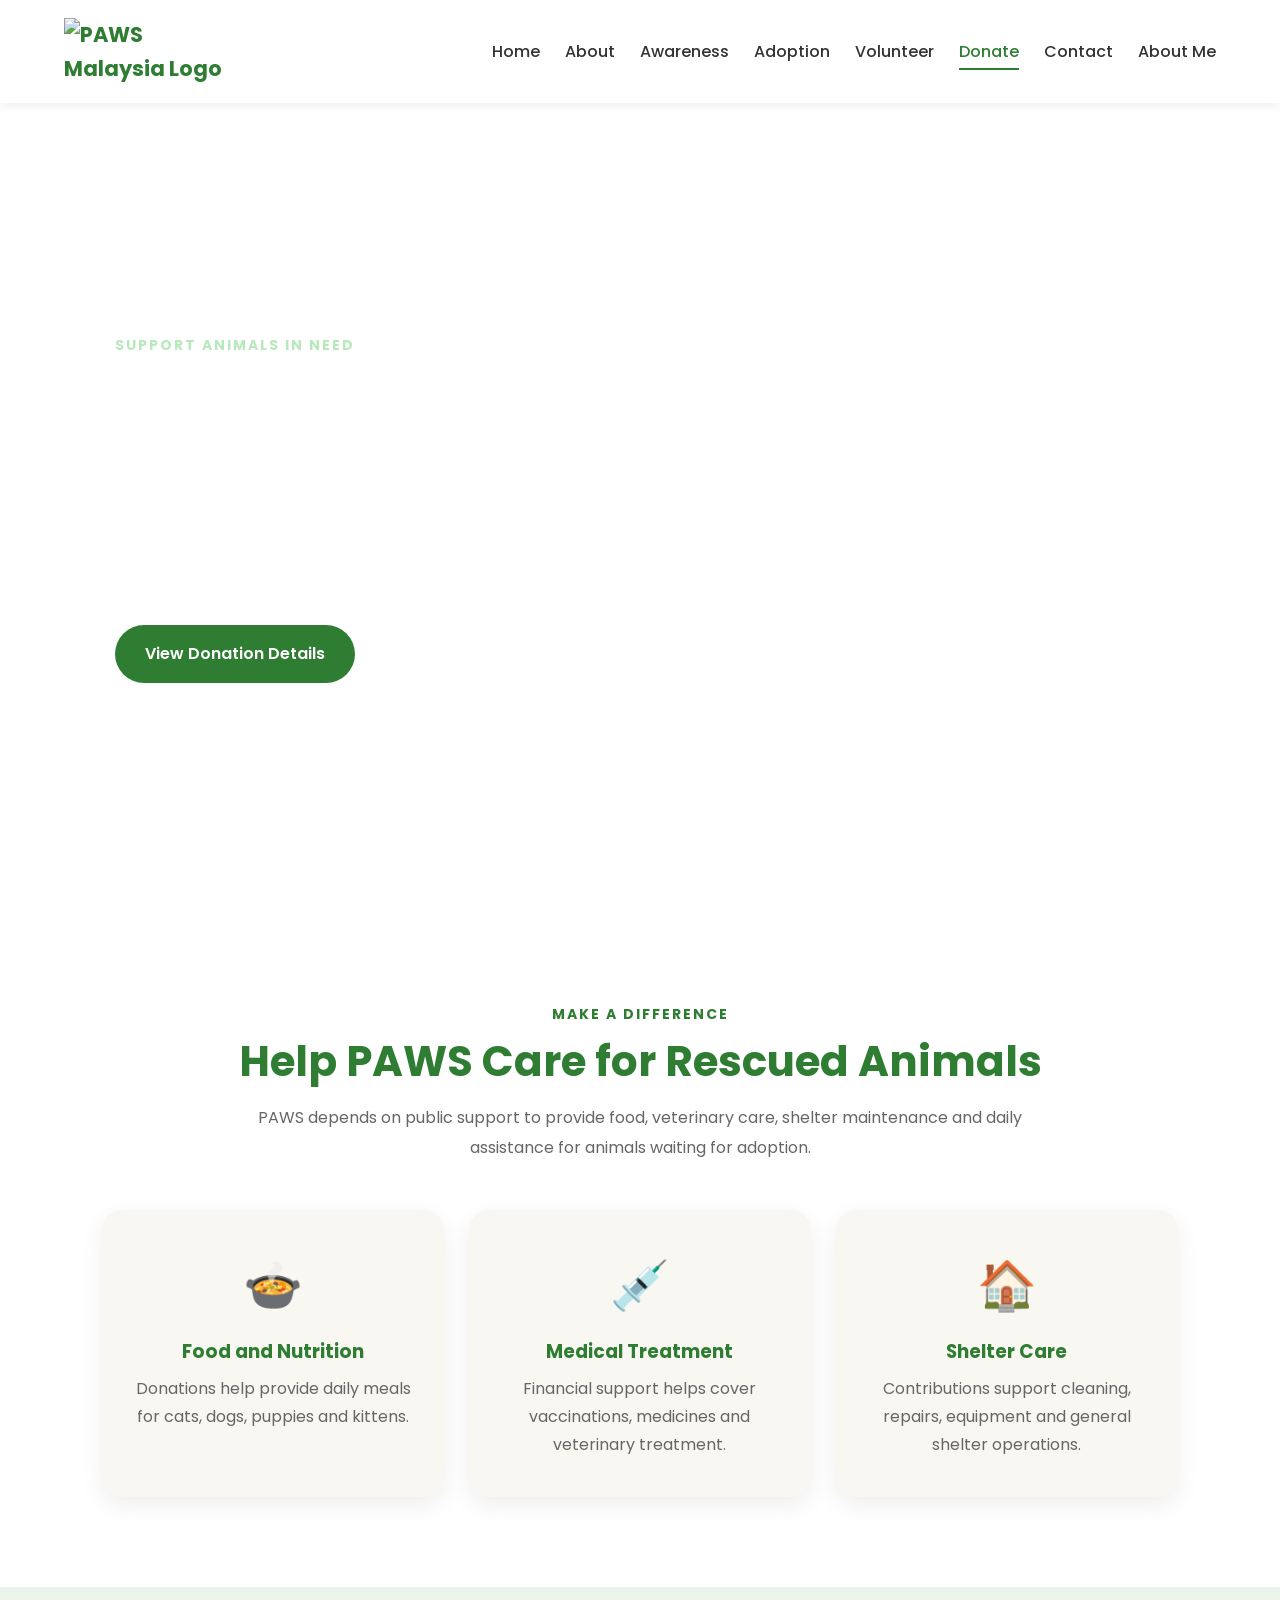
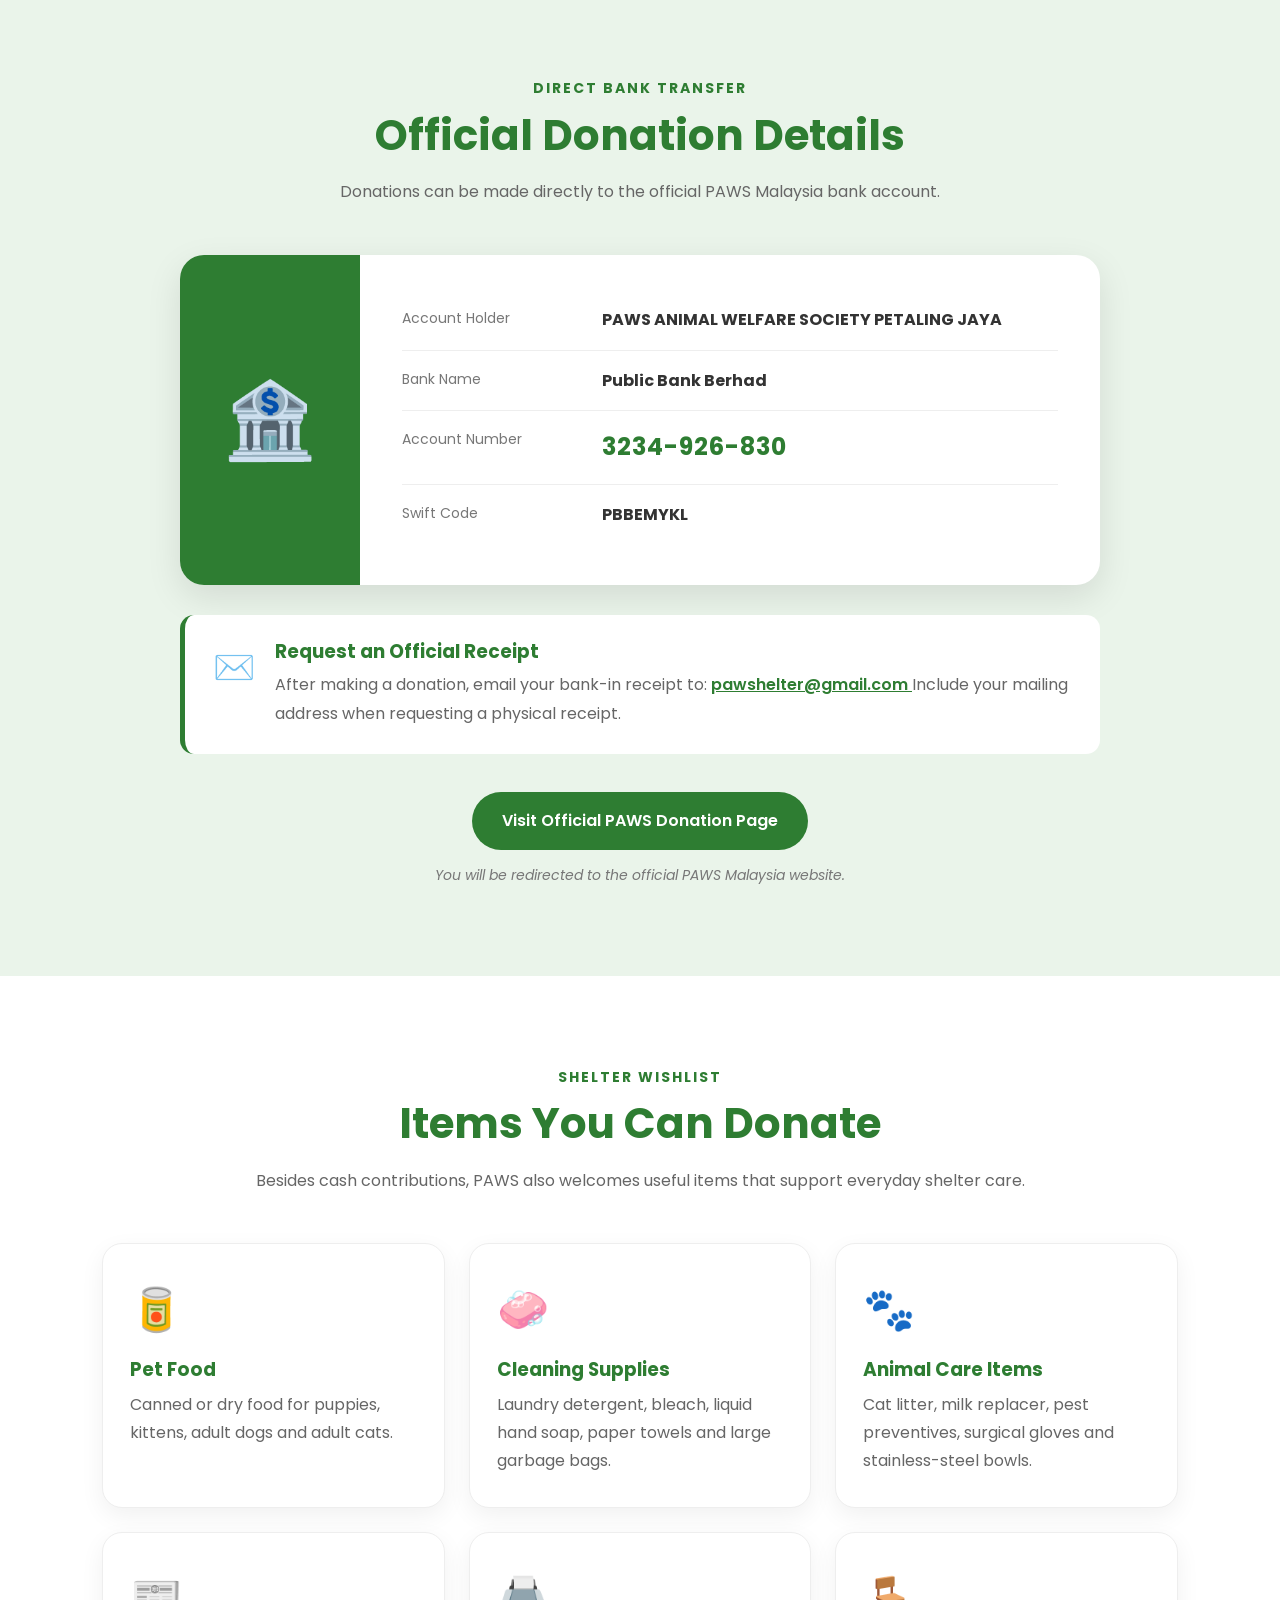
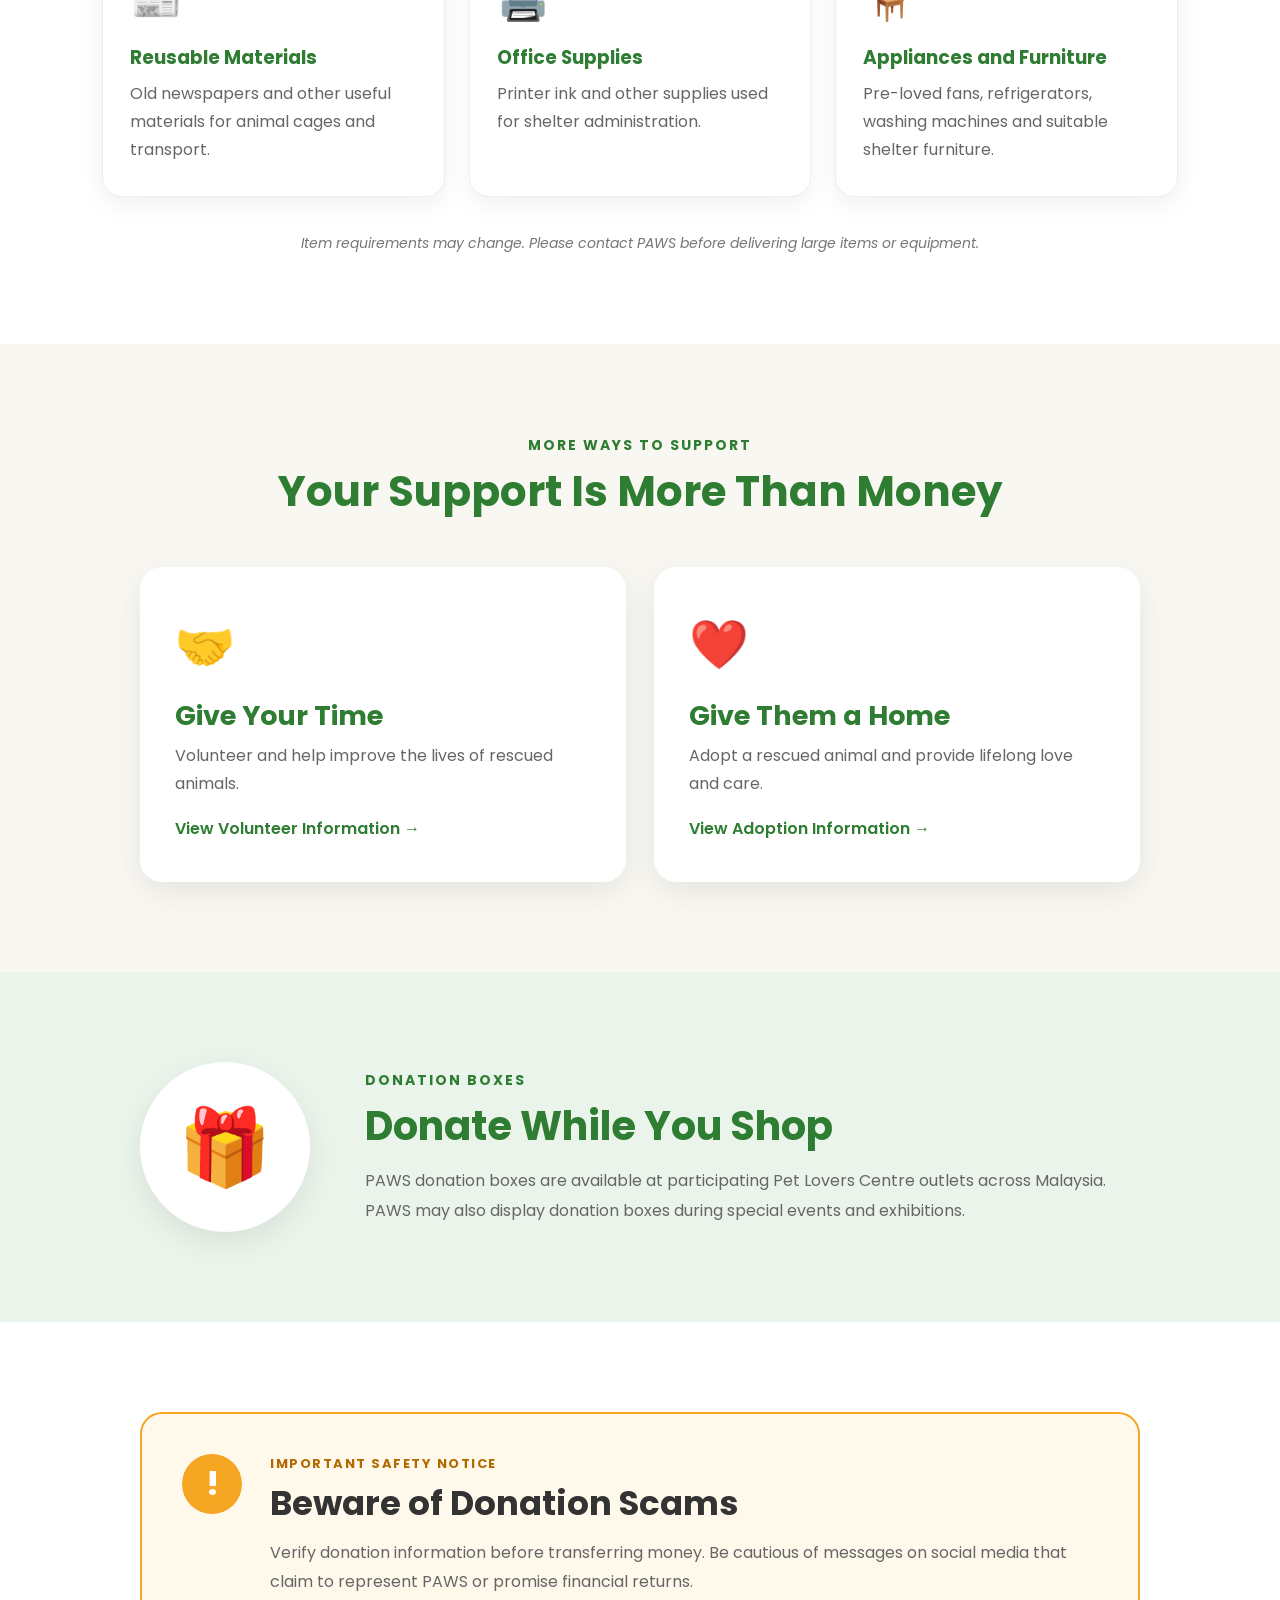
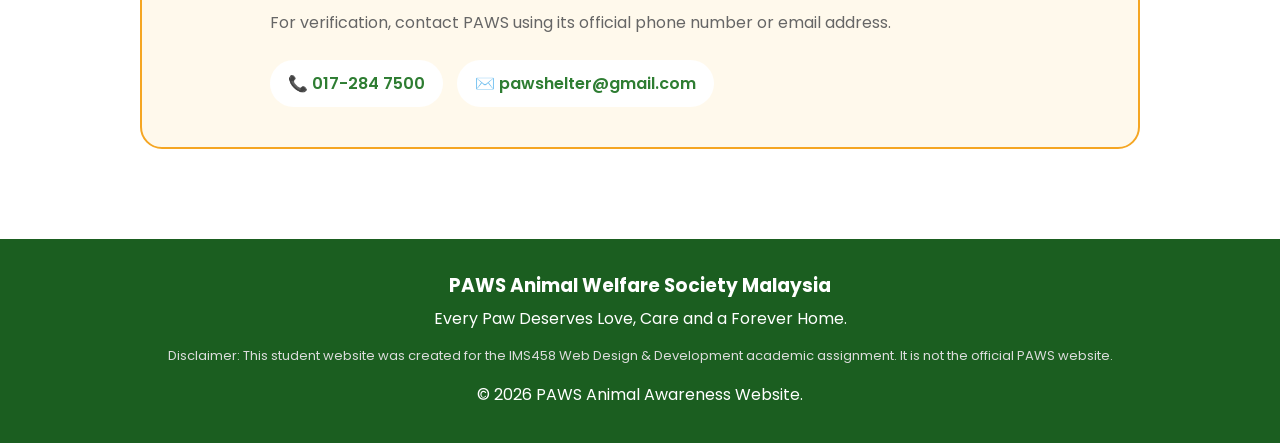
==== donate.html @ 945b0e14 "Add files via upload" ====
<!DOCTYPE html>
<html lang="en">

<head>
    <meta charset="UTF-8">

    <meta name="viewport"
          content="width=device-width, initial-scale=1.0">

    <title>Donate | PAWS Malaysia</title>

    <link rel="stylesheet"
          href="style.css">

    <link href="https://fonts.googleapis.com/css2?family=Poppins:wght@300;400;500;600;700;800&display=swap"
          rel="stylesheet">
</head>

<body>

    <!-- NAVIGATION -->

    <header>

        <nav class="navbar">

            <a href="index.html"
               class="logo">

                <img src="images/paws-logo.png"
                     alt="PAWS Malaysia Logo">

            </a>

            <ul class="nav-links">

                <li>
                    <a href="index.html">Home</a>
                </li>

                <li>
                    <a href="about.html">About</a>
                </li>

                <li>
                    <a href="awareness.html">Awareness</a>
                </li>

                <li>
                    <a href="adoption.html">Adoption</a>
                </li>

                <li>
                    <a href="volunteer.html">Volunteer</a>
                </li>

                <li>
                    <a href="donate.html"
                       class="active">
                        Donate
                    </a>
                </li>

                <li>
                    <a href="contact.html">Contact</a>
                </li>

                <li>
                    <a href="aboutme.html">About Me</a>
                </li>

            </ul>

        </nav>

    </header>


    <main class="dp-page">

        <!-- HERO -->

        <section class="dp-hero">

            <div class="dp-hero-content">

                <p class="dp-small-title">
                    Support Animals in Need
                </p>

                <h1>
                    Your Donation Can Save Lives
                </h1>

                <p>
                    Every contribution helps PAWS provide food,
                    medical treatment, shelter and daily care for
                    rescued cats and dogs.
                </p>

                <div class="dp-hero-buttons">

                    <a href="#bank-details"
                       class="dp-btn dp-btn-primary">
                        View Donation Details
                    </a>

                    <a href="#wishlist"
                       class="dp-btn dp-btn-outline">
                        View Shelter Wishlist
                    </a>

                </div>

            </div>

        </section>


        <!-- INTRODUCTION -->

        <section class="dp-intro">

            <div class="dp-heading">

                <p class="dp-small-title">
                    Make a Difference
                </p>

                <h2>
                    Help PAWS Care for Rescued Animals
                </h2>

                <p>
                    PAWS depends on public support to provide food,
                    veterinary care, shelter maintenance and daily
                    assistance for animals waiting for adoption.
                </p>

            </div>


            <div class="dp-impact-grid">

                <article class="dp-impact-card">

                    <div class="dp-impact-icon">
                        🍲
                    </div>

                    <h3>Food and Nutrition</h3>

                    <p>
                        Donations help provide daily meals for cats,
                        dogs, puppies and kittens.
                    </p>

                </article>


                <article class="dp-impact-card">

                    <div class="dp-impact-icon">
                        💉
                    </div>

                    <h3>Medical Treatment</h3>

                    <p>
                        Financial support helps cover vaccinations,
                        medicines and veterinary treatment.
                    </p>

                </article>


                <article class="dp-impact-card">

                    <div class="dp-impact-icon">
                        🏠
                    </div>

                    <h3>Shelter Care</h3>

                    <p>
                        Contributions support cleaning, repairs,
                        equipment and general shelter operations.
                    </p>

                </article>

            </div>

        </section>


        <!-- BANK DETAILS -->

        <section class="dp-bank"
                 id="bank-details">

            <div class="dp-heading">

                <p class="dp-small-title">
                    Direct Bank Transfer
                </p>

                <h2>Official Donation Details</h2>

                <p>
                    Donations can be made directly to the official
                    PAWS Malaysia bank account.
                </p>

            </div>


            <div class="dp-bank-card">

                <div class="dp-bank-icon">
                    🏦
                </div>

                <div class="dp-bank-information">

                    <div class="dp-bank-row">

                        <span>Account Holder</span>

                        <strong>
                            PAWS ANIMAL WELFARE SOCIETY PETALING JAYA
                        </strong>

                    </div>


                    <div class="dp-bank-row">

                        <span>Bank Name</span>

                        <strong>
                            Public Bank Berhad
                        </strong>

                    </div>


                    <div class="dp-bank-row">

                        <span>Account Number</span>

                        <strong class="dp-account-number">
                            3234-926-830
                        </strong>

                    </div>


                    <div class="dp-bank-row">

                        <span>Swift Code</span>

                        <strong>
                            PBBEMYKL
                        </strong>

                    </div>

                </div>

            </div>


            <div class="dp-receipt-note">

                <div class="dp-note-icon">
                    ✉️
                </div>

                <div>

                    <h3>Request an Official Receipt</h3>

                    <p>
                        After making a donation, email your bank-in
                        receipt to:

                        <a href="mailto:pawshelter@gmail.com">
                            pawshelter@gmail.com
                        </a>

                        Include your mailing address when requesting
                        a physical receipt.
                    </p>

                </div>

            </div>


            <div class="dp-official-link">

                <a href="https://www.paws.org.my/donate/"
                   target="_blank"
                   rel="noopener noreferrer"
                   class="dp-btn dp-btn-primary">
                    Visit Official PAWS Donation Page
                </a>

                <p>
                    You will be redirected to the official PAWS
                    Malaysia website.
                </p>

            </div>

        </section>


        <!-- WISHLIST -->

        <section class="dp-wishlist"
                 id="wishlist">

            <div class="dp-heading">

                <p class="dp-small-title">
                    Shelter Wishlist
                </p>

                <h2>
                    Items You Can Donate
                </h2>

                <p>
                    Besides cash contributions, PAWS also welcomes
                    useful items that support everyday shelter care.
                </p>

            </div>


            <div class="dp-wishlist-grid">

                <article class="dp-wishlist-card">

                    <div class="dp-wishlist-icon">
                        🥫
                    </div>

                    <h3>Pet Food</h3>

                    <p>
                        Canned or dry food for puppies, kittens,
                        adult dogs and adult cats.
                    </p>

                </article>


                <article class="dp-wishlist-card">

                    <div class="dp-wishlist-icon">
                        🧼
                    </div>

                    <h3>Cleaning Supplies</h3>

                    <p>
                        Laundry detergent, bleach, liquid hand soap,
                        paper towels and large garbage bags.
                    </p>

                </article>


                <article class="dp-wishlist-card">

                    <div class="dp-wishlist-icon">
                        🐾
                    </div>

                    <h3>Animal Care Items</h3>

                    <p>
                        Cat litter, milk replacer, pest preventives,
                        surgical gloves and stainless-steel bowls.
                    </p>

                </article>


                <article class="dp-wishlist-card">

                    <div class="dp-wishlist-icon">
                        📰
                    </div>

                    <h3>Reusable Materials</h3>

                    <p>
                        Old newspapers and other useful materials
                        for animal cages and transport.
                    </p>

                </article>


                <article class="dp-wishlist-card">

                    <div class="dp-wishlist-icon">
                        🖨️
                    </div>

                    <h3>Office Supplies</h3>

                    <p>
                        Printer ink and other supplies used for
                        shelter administration.
                    </p>

                </article>


                <article class="dp-wishlist-card">

                    <div class="dp-wishlist-icon">
                        🪑
                    </div>

                    <h3>Appliances and Furniture</h3>

                    <p>
                        Pre-loved fans, refrigerators, washing
                        machines and suitable shelter furniture.
                    </p>

                </article>

            </div>


            <p class="dp-wishlist-note">
                Item requirements may change. Please contact PAWS
                before delivering large items or equipment.
            </p>

        </section>


        <!-- OTHER WAYS TO HELP -->

        <section class="dp-other-help">

            <div class="dp-heading">

                <p class="dp-small-title">
                    More Ways to Support
                </p>

                <h2>
                    Your Support Is More Than Money
                </h2>

            </div>


            <div class="dp-help-layout">

                <a href="volunteer.html"
                   class="dp-help-box">

                    <div class="dp-help-icon">
                        🤝
                    </div>

                    <h3>Give Your Time</h3>

                    <p>
                        Volunteer and help improve the lives of
                        rescued animals.
                    </p>

                    <span>View Volunteer Information →</span>

                </a>


                <a href="adoption.html"
                   class="dp-help-box">

                    <div class="dp-help-icon">
                        ❤️
                    </div>

                    <h3>Give Them a Home</h3>

                    <p>
                        Adopt a rescued animal and provide lifelong
                        love and care.
                    </p>

                    <span>View Adoption Information →</span>

                </a>

            </div>

        </section>


        <!-- DONATION BOXES -->

        <section class="dp-boxes">

            <div class="dp-boxes-content">

                <div class="dp-boxes-icon">
                    🎁
                </div>

                <div>

                    <p class="dp-small-title">
                        Donation Boxes
                    </p>

                    <h2>
                        Donate While You Shop
                    </h2>

                    <p>
                        PAWS donation boxes are available at
                        participating Pet Lovers Centre outlets
                        across Malaysia. PAWS may also display
                        donation boxes during special events and
                        exhibitions.
                    </p>

                </div>

            </div>

        </section>


        <!-- SCAM ALERT -->

        <section class="dp-scam">

            <div class="dp-scam-card">

                <div class="dp-scam-symbol">
                    !
                </div>

                <div class="dp-scam-content">

                    <p class="dp-scam-label">
                        Important Safety Notice
                    </p>

                    <h2>Beware of Donation Scams</h2>

                    <p>
                        Verify donation information before transferring
                        money. Be cautious of messages on social media
                        that claim to represent PAWS or promise financial
                        returns.
                    </p>

                    <p>
                        For verification, contact PAWS using its official
                        phone number or email address.
                    </p>

                    <div class="dp-contact-links">

                        <a href="tel:0172847500">
                            📞 017-284 7500
                        </a>

                        <a href="mailto:pawshelter@gmail.com">
                            ✉️ pawshelter@gmail.com
                        </a>

                    </div>

                </div>

            </div>

        </section>

    </main>


    <!-- FOOTER -->

    <footer>

        <h3>
            PAWS Animal Welfare Society Malaysia
        </h3>

        <p>
            Every Paw Deserves Love, Care and a Forever Home.
        </p>

        <p class="disclaimer">
            Disclaimer: This student website was created for the
            IMS458 Web Design & Development academic assignment.
            It is not the official PAWS website.
        </p>

        <p>
            &copy; 2026 PAWS Animal Awareness Website.
        </p>

    </footer>


    <script src="images/js/script.js"></script>

</body>

</html>
---- style.css ----
*{
    margin:0;
    padding:0;
    box-sizing:border-box;
}

body{
    font-family:'Poppins', sans-serif;
    background:#F8F7F2;
    color:#333;
    line-height:1.6;
}

/* NAVIGATION */
header{
    background:#ffffff;
    position:sticky;
    top:0;
    z-index:1000;
    box-shadow:0 2px 10px rgba(0,0,0,0.08);
}

.navbar{
    width:90%;
    margin:auto;
    display:flex;
    justify-content:space-between;
    align-items:center;
    padding:18px 0;
}

.logo{
    font-size:24px;
    font-weight:700;
    color:#2E7D32;
}

.nav-links{
    list-style:none;
    display:flex;
    gap:25px;
}

.nav-links a{
    text-decoration:none;
    color:#333;
    font-weight:500;
    transition:0.3s;
}
.nav-links a:hover,
.nav-links a.active{
    color:#2E7D32;
}

/* HERO */
.hero{
    min-height:90vh;
    background:
        linear-gradient(rgba(0,0,0,0.55), rgba(0,0,0,0.55)),
        url("images/cat-hero.jpg");
    background-size:cover;
    background-position:center;
    display:flex;
    align-items:center;
    padding:0 8%;
}

.hero-content{
    max-width:700px;
    color:white;
}

.tagline{
    color:#A5D6A7;
    font-weight:600;
    margin-bottom:10px;
    letter-spacing:1px;
}

.hero h1{
    font-size:58px;
    line-height:1.1;
    margin-bottom:20px;
}

.hero p{
    font-size:18px;
    margin-bottom:30px;
}

.hero-buttons{
    display:flex;
    gap:15px;
}

.btn{
    display:inline-block;
    padding:13px 26px;
    border-radius:30px;
    text-decoration:none;
    font-weight:600;
    transition:0.3s;
}

.primary-btn{
    background:#2E7D32;
    color:white;
}

.primary-btn:hover{
    background:#1B5E20;
    transform:translateY(-3px);
}

.secondary-btn{
    border:2px solid white;
    color:white;
}

.secondary-btn:hover{
    background:white;
    color:#2E7D32;
}

/* INTRO */
.intro{
    padding:80px 10%;
    background:white;
}

.intro-text{
    max-width:900px;
    margin:auto;
    text-align:center;
}

.intro h2,
.impact h2,
.help h2,
.campaign h2{
    font-size:36px;
    color:#2E7D32;
    margin-bottom:15px;
}

.intro p{
    font-size:17px;
}

/* IMPACT */
.impact{
    padding:80px 10%;
    text-align:center;
    background:#F8F7F2;
}

.section-desc{
    margin-bottom:40px;
    color:#666;
}

.impact-container{
    display:flex;
    justify-content:center;
    gap:30px;
    flex-wrap:wrap;
}

.impact-box{
    background:white;
    padding:35px;
    width:280px;
    border-radius:18px;
    box-shadow:0 8px 25px rgba(0,0,0,0.08);
    transition:0.3s;
}

.impact-box:hover{
    transform:translateY(-8px);
}

.impact-box h3{
    font-size:38px;
    color:#2E7D32;
}

/* HELP */
.help{
    padding:80px 10%;
    text-align:center;
    background:white;
}

.help-container{
    display:flex;
    justify-content:center;
    gap:30px;
    flex-wrap:wrap;
}

.help-card{
    background:#F8F7F2;
    padding:35px;
    width:300px;
    border-radius:20px;
    transition:0.3s;
    border:1px solid #e2e2e2;
}

.help-card:hover{
    background:#2E7D32;
    color:white;
    transform:translateY(-8px);
}

.icon{
    font-size:45px;
    margin-bottom:15px;
}

.help-card h3{
    margin-bottom:10px;
}

/* CAMPAIGN */
.campaign{
    padding:90px 10%;
    background:
        linear-gradient(rgba(46,125,50,0.88), rgba(46,125,50,0.88)),
        url("images/cat-campaign.jpg");
    background-size:cover;
    background-position:center;
    color:white;
    text-align:center;
}

.campaign-content{
    max-width:850px;
    margin:auto;
}

.campaign h2{
    color:white;
}

.campaign p{
    margin-bottom:30px;
    font-size:17px;
}

/* FOOTER */
footer{
    background:#1B5E20;
    color:white;
    text-align:center;
    padding:35px 10%;
}

footer h3{
    margin-bottom:8px;
}

.disclaimer{
    font-size:13px;
    margin:15px 0;
    color:#dcdcdc;
}

/* MOBILE */
@media(max-width:768px){
    .navbar{
        flex-direction:column;
        gap:15px;
    }

    .nav-links{
        flex-wrap:wrap;
        justify-content:center;
        gap:15px;
    }

    .hero h1{
        font-size:38px;
    }

    .hero{
        padding:80px 6%;
    }

    .hero-buttons{
        flex-direction:column;
        width:fit-content;
    }
}
/* WHY SECTION */

.why{
    padding:90px 10%;
    text-align:center;
    background:white;
}

.why-container{
    display:flex;
    justify-content:center;
    flex-wrap:wrap;
    gap:30px;
    margin-top:45px;
}

.why-card{
    background:#F8F7F2;
    width:320px;
    padding:35px;
    border-radius:18px;
    box-shadow:0 10px 25px rgba(0,0,0,.08);
    transition:.3s;
}

.why-card:hover{
    transform:translateY(-8px);
}

.why-icon{
    font-size:50px;
    margin-bottom:20px;
}
/* RESCUED CATS */

.cats{
    padding:90px 10%;
    background:#F8F7F2;
    text-align:center;
}

.cat-container{
    display:flex;
    justify-content:center;
    gap:30px;
    flex-wrap:wrap;
    margin-top:40px;
}

.cat-card{
    width:340px;
    background:white;
    border-radius:20px;
    overflow:hidden;
    box-shadow:0 8px 25px rgba(0,0,0,.08);
    transition:.3s;
}

.cat-card:hover{
    transform:translateY(-8px);
}

.cat-card img{
    width:100%;
    height:240px;
    object-fit:cover;
}

.cat-info{
    padding:25px;
    text-align:left;
}

.cat-info h3{
    color:#2E7D32;
    margin-bottom:10px;
}
/* ========================================
   ABOUT PAGE
======================================== */

/* ABOUT PAGE BANNER */

.page-banner{
    min-height:55vh;
    background:
        linear-gradient(rgba(0,0,0,0.55), rgba(0,0,0,0.55)),
        url("images/about-banner.jpg");

    background-size:cover;
    background-position:center;
    display:flex;
    justify-content:center;
    align-items:center;
    text-align:center;
    padding:60px 10%;
}

.page-banner-content{
    max-width:850px;
    color:white;
}

.page-banner-content h1{
    font-size:52px;
    margin-bottom:15px;
}

.page-banner-content p{
    font-size:18px;
    line-height:1.8;
}


/* WHAT IS PAWS SECTION */

.about-section{
    max-width:1000px;
    margin:auto;
    padding:90px 10%;
    text-align:center;
}

.about-section h2{
    font-size:38px;
    color:#2E7D32;
    margin-bottom:25px;
}

.about-section p{
    font-size:17px;
    line-height:1.9;
    color:#555;
    margin-bottom:20px;
}


/* MISSION AND VISION */

.mission-vision{
    padding:80px 10%;
    background:#EAF4EA;
    display:flex;
    justify-content:center;
    gap:35px;
    flex-wrap:wrap;
}

.mv-box{
    background:white;
    width:450px;
    padding:40px;
    border-radius:20px;
    box-shadow:0 10px 30px rgba(0,0,0,0.08);
    text-align:center;
    transition:0.3s;
}

.mv-box:hover{
    transform:translateY(-8px);
}

.mv-box h2{
    color:#2E7D32;
    font-size:27px;
    margin-bottom:18px;
}

.mv-box p{
    color:#555;
    line-height:1.8;
}


/* WHAT WE DO */

.services{
    padding:90px 10%;
    background:white;
    text-align:center;
}

.services h2{
    font-size:38px;
    color:#2E7D32;
    margin-bottom:15px;
}

.service-container{
    display:flex;
    justify-content:center;
    flex-wrap:wrap;
    gap:28px;
    margin-top:45px;
}

.service-card{
    background:#F8F7F2;
    width:260px;
    padding:35px 25px;
    border-radius:20px;
    border:1px solid #e1e1e1;
    transition:0.3s;
}

.service-card:hover{
    background:#2E7D32;
    color:white;
    transform:translateY(-8px);
}

.service-card h3{
    margin-bottom:12px;
}

.service-card p{
    line-height:1.7;
}

.service-card .icon{
    font-size:45px;
    margin-bottom:15px;
}


/* WHY PAWS MATTERS */

.about-ending{
    padding:90px 10%;
    background:
        linear-gradient(rgba(46,125,50,0.9), rgba(46,125,50,0.9)),
        url("images/about-ending.jpg");

    background-size:cover;
    background-position:center;
    text-align:center;
    color:white;
}

.about-ending h2{
    font-size:38px;
    margin-bottom:20px;
}

.about-ending p{
    max-width:850px;
    margin:auto;
    font-size:17px;
    line-height:1.9;
}


/* MOBILE RESPONSIVE */

@media(max-width:768px){

    .page-banner-content h1{
        font-size:38px;
    }

    .page-banner-content p{
        font-size:16px;
    }

    .about-section{
        padding:65px 7%;
    }

    .mission-vision{
        padding:65px 7%;
    }

    .mv-box{
        width:100%;
    }

    .services{
        padding:65px 7%;
    }

    .service-card{
        width:100%;
        max-width:350px;
    }

    .about-ending{
        padding:70px 7%;
    }
}
/*====================================
      AWARENESS PAGE
====================================*/

/* Banner */

.awareness-banner{
    min-height:60vh;
    background:
    linear-gradient(rgba(0,0,0,.55),rgba(0,0,0,.55)),
    url("images/awareness-banner.jpg");
    background-size:cover;
    background-position:center;
    display:flex;
    justify-content:center;
    align-items:center;
    text-align:center;
    padding:80px 10%;
}

.awareness-banner-content{
    max-width:850px;
    color:#fff;
}

.awareness-banner h1{
    font-size:55px;
    margin:20px 0;
}

.awareness-banner p{
    font-size:18px;
    line-height:1.8;
}

/* Introduction */

.awareness-intro{
    padding:90px 10%;
    text-align:center;
    max-width:1100px;
    margin:auto;
}

.awareness-intro h2{
    color:#2E7D32;
    font-size:38px;
    margin-bottom:25px;
}

.awareness-intro p{
    color:#555;
    line-height:1.9;
    margin-bottom:20px;
}

/* Topic Cards */

.awareness-topics{
    background:#F8F7F2;
    padding:90px 10%;
    text-align:center;
}

.awareness-topics h2{
    font-size:38px;
    color:#2E7D32;
}

.topic-container{
    display:flex;
    justify-content:center;
    flex-wrap:wrap;
    gap:30px;
    margin-top:45px;
}

.topic-card{
    width:280px;
    background:white;
    border-radius:20px;
    padding:35px;
    box-shadow:0 10px 25px rgba(0,0,0,.08);
    transition:.3s;
}

.topic-card:hover{
    transform:translateY(-10px);
}

.topic-icon{
    font-size:45px;
    margin-bottom:18px;
}

.topic-card h3{
    color:#2E7D32;
    margin-bottom:12px;
}

.topic-card p{
    color:#666;
    line-height:1.7;
}

/* Responsible Section */

.responsible-section{
    display:flex;
    justify-content:center;
    align-items:center;
    gap:60px;
    padding:90px 10%;
    flex-wrap:wrap;
}

.responsible-image{
    flex:1;
    min-width:320px;
}

.responsible-image img{
    width:100%;
    border-radius:25px;
    box-shadow:0 15px 30px rgba(0,0,0,.15);
}

.responsible-content{
    flex:1;
    min-width:320px;
}

.small-title{
    color:#2E7D32;
    font-weight:600;
    text-transform:uppercase;
    letter-spacing:2px;
}

.responsible-content h2{
    font-size:40px;
    margin:15px 0;
}

.responsible-content p{
    color:#555;
    line-height:1.8;
}

.responsible-list{
    margin-top:20px;
    padding-left:20px;
}

.responsible-list li{
    margin-bottom:12px;
    color:#444;
}

/* Neutering */

.neutering-section{
    background:#EAF4EA;
    text-align:center;
    padding:90px 10%;
}

.neutering-section h2{
    color:#2E7D32;
    font-size:38px;
    margin-bottom:20px;
}

.neutering-section p{
    max-width:900px;
    margin:auto;
    color:#555;
    line-height:1.9;
}

.benefit-container{
    display:flex;
    justify-content:center;
    gap:30px;
    flex-wrap:wrap;
    margin-top:50px;
}

.benefit-box{
    width:300px;
    background:white;
    padding:35px;
    border-radius:20px;
    transition:.3s;
}

.benefit-box:hover{
    transform:translateY(-8px);
}

.benefit-box span{
    display:inline-block;
    width:60px;
    height:60px;
    line-height:60px;
    border-radius:50%;
    background:#2E7D32;
    color:white;
    font-size:24px;
    font-weight:bold;
    margin-bottom:20px;
}

.benefit-box h3{
    color:#2E7D32;
    margin-bottom:15px;
}

.benefit-box p{
    color:#666;
}

/* Found Animal */

.found-animal{
    background:
    linear-gradient(rgba(46,125,50,.90),rgba(46,125,50,.90)),
    url("images/found-cat.jpg");
    background-size:cover;
    background-position:center;
    padding:100px 10%;
    color:white;
    text-align:center;
}

.found-content{
    max-width:900px;
    margin:auto;
}

.found-content h2{
    font-size:42px;
    margin-bottom:20px;
}

.found-content p{
    line-height:1.9;
    margin-bottom:18px;
}

.awareness-buttons{
    margin-top:35px;
    display:flex;
    justify-content:center;
    gap:20px;
    flex-wrap:wrap;
}

.light-btn{
    background:white;
    color:#2E7D32;
}

.light-btn:hover{
    background:#f1f1f1;
}

.outline-light-btn{
    border:2px solid white;
    color:white;
}

.outline-light-btn:hover{
    background:white;
    color:#2E7D32;
}

/* Action Cards */

.take-action{
    padding:90px 10%;
    text-align:center;
}

.take-action h2{
    color:#2E7D32;
    font-size:38px;
}

.action-container{
    display:flex;
    justify-content:center;
    gap:30px;
    flex-wrap:wrap;
    margin-top:45px;
}

.action-card{
    width:300px;
    background:#F8F7F2;
    padding:35px;
    border-radius:20px;
    transition:.3s;
}

.action-card:hover{
    background:#2E7D32;
    color:white;
    transform:translateY(-8px);
}

.action-icon{
    font-size:45px;
    margin-bottom:15px;
}

.action-card h3{
    margin-bottom:12px;
}

.action-card p{
    line-height:1.8;
}

.action-card a{
    display:inline-block;
    margin-top:18px;
    text-decoration:none;
    color:#2E7D32;
    font-weight:600;
}

.action-card:hover a{
    color:white;
}

/* Responsive */

@media(max-width:768px){

    .awareness-banner h1{
        font-size:38px;
    }

    .awareness-banner p{
        font-size:16px;
    }

    .responsible-section{
        flex-direction:column;
    }

    .responsible-content h2{
        font-size:32px;
    }

}
/* PAWS LOGO */

.logo{
    display:flex;
    align-items:center;
    gap:10px;
    text-decoration:none;
    color:#2E7D32;
    font-size:21px;
    font-weight:700;
}

.logo img{
    width: 160px;
    height:auto;
    object-fit:contain;
}

.logo span{
font-size:20px;
font-weight:600;
color:#1e3a8a;

}
/* SECTIONS ALWAYS VISIBLE */

.fade-in,
.js-enabled .fade-in,
.js-enabled .fade-in.show{
    opacity:1;
    transform:translateY(0);
}

/* ANIMATED IMPACT COUNTERS */

.impact-icon{
    font-size:42px;
    margin-bottom:10px;
}

.counter{
    font-size:38px;
    color:#2E7D32;
    font-weight:700;
}
/* ========================================
   ADOPTABLE CAT SLIDER
======================================== */

.cat-slider-section{
    padding:90px 8%;
    background:#F8F7F2;
    text-align:center;
}

.slider-heading{
    max-width:850px;
    margin:0 auto 45px;
}

.slider-heading h2{
    color:#2E7D32;
    font-size:38px;
    margin:10px 0 15px;
}

.slider{
    max-width:1050px;
    margin:auto;
    position:relative;
    display:flex;
    align-items:center;
    justify-content:center;
}

.slides{
    width:100%;
    overflow:hidden;
    border-radius:25px;
}

.slide{
    display:none;
    grid-template-columns:1fr 1fr;
    min-height:470px;
    background:white;
    border-radius:25px;
    overflow:hidden;
    box-shadow:0 15px 40px rgba(0,0,0,0.12);
}

.slide.active{
    display:grid;
    animation:slideFade 0.6s ease;
}

@keyframes slideFade{
    from{
        opacity:0;
        transform:translateX(25px);
    }

    to{
        opacity:1;
        transform:translateX(0);
    }
}

.slide-image{
    overflow:hidden;
}

.slide-image img{
    width:100%;
    height:100%;
    min-height:470px;
    object-fit:cover;
    transition:transform 0.6s ease;
}

.slide:hover .slide-image img{
    transform:scale(1.07);
}

.slide-content{
    padding:60px 50px;
    text-align:left;
    display:flex;
    flex-direction:column;
    justify-content:center;
    align-items:flex-start;
}

.cat-status{
    display:inline-block;
    padding:7px 15px;
    background:#EAF4EA;
    color:#2E7D32;
    border-radius:20px;
    font-size:13px;
    font-weight:600;
    margin-bottom:15px;
}

.slide-content h3{
    color:#2E7D32;
    font-size:34px;
    margin-bottom:15px;
}

.slide-content p{
    color:#555;
    line-height:1.9;
    margin-bottom:25px;
}

.slider-btn{
    position:absolute;
    top:50%;
    transform:translateY(-50%);
    width:48px;
    height:48px;
    border:none;
    border-radius:50%;
    background:#2E7D32;
    color:white;
    font-size:22px;
    cursor:pointer;
    z-index:5;
    transition:0.3s;
    box-shadow:0 5px 15px rgba(0,0,0,0.18);
}

.slider-btn:hover{
    background:#1B5E20;
    transform:translateY(-50%) scale(1.08);
}

.previous-btn{
    left:-24px;
}

.next-btn{
    right:-24px;
}

.slider-dots{
    margin-top:28px;
    display:flex;
    justify-content:center;
    gap:10px;
}

.dot{
    width:12px;
    height:12px;
    border:none;
    border-radius:50%;
    background:#C8C8C8;
    cursor:pointer;
    transition:0.3s;
}

.dot.active{
    width:32px;
    border-radius:10px;
    background:#2E7D32;
}
/* IMAGE ZOOM EFFECT */

.cat-card{
    overflow:hidden;
}

.cat-card img,
.responsible-image img,
.service-card img{
    transition:transform 0.5s ease;
}

.cat-card:hover img,
.responsible-image:hover img,
.service-card:hover img{
    transform:scale(1.06);
}
/* ========================================
   CONSISTENT DESIGN SYSTEM
======================================== */

html{
    scroll-behavior:smooth;
}

:root{
    --primary-green:#2E7D32;
    --dark-green:#1B5E20;
    --light-green:#EAF4EA;
    --cream:#F8F7F2;
    --white:#FFFFFF;
    --text-dark:#2F2F2F;
    --text-grey:#666666;
    --shadow:0 10px 30px rgba(0,0,0,0.10);
}

body{
    overflow-x:hidden;
}

h1,
h2,
h3{
    line-height:1.25;
}

section{
    scroll-margin-top:90px;
}

.btn{
    border:none;
    cursor:pointer;
    box-shadow:0 5px 15px rgba(0,0,0,0.10);
}

.section-desc{
    max-width:750px;
    margin:0 auto 40px;
    line-height:1.8;
}

.nav-links a{
    position:relative;
}

.nav-links a::after{
    content:"";
    position:absolute;
    left:0;
    bottom:-7px;
    width:0;
    height:2px;
    background:#2E7D32;
    transition:width 0.3s ease;
}

.nav-links a:hover::after,
.nav-links a.active::after{
    width:100%;
}
/* MOBILE SLIDER */

@media(max-width:768px){

    .logo img{
        width: 110px;
        height:44px;
}

    .logo span{
        font: size 16px;
    }

    .slide,
    .slide.active{
        grid-template-columns:1fr;
    }

    .slide-image img{
        min-height:300px;
        height:300px;
    }

    .slide-content{
        padding:35px 25px;
        text-align:center;
        align-items:center;
    }

    .slide-content h3{
        font-size:28px;
    }

    .slider-btn{
        width:42px;
        height:42px;
    }

    .previous-btn{
        left:8px;
    }

    .next-btn{
        right:8px;
    }

}
.hero{
    min-height:calc(100vh - 122px);
    padding-top:70px;
}
/* =====================================================
   NEW ADOPTION PAGE — UNIQUE AP CLASSES
===================================================== */

.ap-page{
    background:#ffffff;
}


/* HERO */

.ap-hero{
    min-height:68vh;
    padding:100px 9%;
    display:flex;
    align-items:center;

    background:
        linear-gradient(
            90deg,
            rgba(18,31,22,0.88) 0%,
            rgba(18,31,22,0.72) 48%,
            rgba(18,31,22,0.25) 100%
        ),
        url("images/found-cat.jpg");

    background-size:cover;
    background-position:center;
}

.ap-hero-content{
    max-width:720px;
    color:#ffffff;
}

.ap-eyebrow,
.ap-small-title{
    color:#2E7D32;
    font-size:14px;
    font-weight:700;
    text-transform:uppercase;
    letter-spacing:2px;
}

.ap-hero .ap-eyebrow{
    color:#A5D6A7;
}

.ap-hero h1{
    margin:12px 0 20px;
    color:#ffffff;
    font-size:62px;
    line-height:1.12;
}

.ap-hero-content > p:not(.ap-eyebrow){
    max-width:670px;
    margin-bottom:30px;
    font-size:18px;
    line-height:1.9;
}

.ap-hero-buttons{
    display:flex;
    flex-wrap:wrap;
    gap:15px;
}


/* BUTTONS */

.ap-btn{
    display:inline-flex;
    justify-content:center;
    align-items:center;
    min-height:50px;
    padding:13px 27px;
    border:2px solid transparent;
    border-radius:30px;
    text-decoration:none;
    font-weight:600;
    transition:0.3s ease;
}

.ap-btn-primary{
    background:#2E7D32;
    color:#ffffff;
}

.ap-btn-primary:hover{
    background:#1B5E20;
    transform:translateY(-3px);
}

.ap-btn-outline{
    border-color:#ffffff;
    color:#ffffff;
}

.ap-btn-outline:hover{
    background:#ffffff;
    color:#2E7D32;
}

.ap-btn-light{
    background:#ffffff;
    color:#2E7D32;
}

.ap-btn-light:hover{
    transform:translateY(-3px);
    background:#F8F7F2;
}


/* COMMON HEADING */

.ap-section-heading{
    max-width:820px;
    margin:0 auto 45px;
    text-align:center;
}

.ap-section-heading h2{
    margin:10px 0 15px;
    color:#2E7D32;
    font-size:42px;
}

.ap-section-heading > p:not(.ap-small-title){
    color:#666666;
    line-height:1.9;
}


/* INTRO */

.ap-intro{
    padding:90px 8%;
    background:#ffffff;
}


/* PROCEDURE */

.ap-procedure{
    padding:90px 7%;
    background:#F8F7F2;
}

.ap-process-grid{
    max-width:1200px;
    margin:auto;
    display:grid;
    grid-template-columns:repeat(4, 1fr);
    gap:24px;
}

.ap-process-card{
    position:relative;
    padding:40px 25px 32px;
    background:#ffffff;
    border-radius:20px;
    text-align:center;
    box-shadow:0 10px 30px rgba(0,0,0,0.08);
    transition:0.3s ease;
}

.ap-process-card:hover{
    transform:translateY(-8px);
}

.ap-step-number{
    position:absolute;
    top:15px;
    right:15px;
    width:34px;
    height:34px;
    display:flex;
    justify-content:center;
    align-items:center;
    border-radius:50%;
    background:#2E7D32;
    color:#ffffff;
    font-weight:700;
}

.ap-process-icon{
    margin-bottom:18px;
    font-size:48px;
}

.ap-process-card h3{
    margin-bottom:12px;
    color:#2E7D32;
}

.ap-process-card p{
    color:#666666;
    line-height:1.75;
}

.ap-opening-note{
    max-width:930px;
    margin:45px auto 0;
    padding:20px 25px;
    border-left:5px solid #2E7D32;
    border-radius:10px;
    background:#EAF4EA;
    color:#555555;
    line-height:1.8;
}


/* DONATION */

.ap-donation{
    padding:90px 8%;
    background:#ffffff;
}

.ap-table-container{
    max-width:1050px;
    margin:auto;
    overflow-x:auto;
    border-radius:18px;
    box-shadow:0 10px 30px rgba(0,0,0,0.09);
}

.ap-table{
    width:100%;
    border-collapse:collapse;
    background:#ffffff;
}

.ap-table th,
.ap-table td{
    padding:18px 22px;
    border-bottom:1px solid #e5e5e5;
    text-align:left;
}

.ap-table th{
    background:#2E7D32;
    color:#ffffff;
}

.ap-table tbody tr:nth-child(even){
    background:#F8F7F2;
}

.ap-table tbody tr:hover{
    background:#EAF4EA;
}

.ap-table-note{
    max-width:850px;
    margin:25px auto 0;
    color:#777777;
    text-align:center;
    font-size:14px;
    font-style:italic;
}


/* INCLUDED */

.ap-included{
    padding:90px 8%;
    background:#EAF4EA;
}

.ap-included-wrapper{
    max-width:1100px;
    margin:auto;
}

.ap-included-text{
    max-width:800px;
    margin-bottom:40px;
}

.ap-included-text h2{
    margin:10px 0 15px;
    color:#2E7D32;
    font-size:42px;
}

.ap-included-text > p:not(.ap-small-title){
    color:#555555;
    line-height:1.8;
}

.ap-included-grid{
    display:grid;
    grid-template-columns:repeat(2, 1fr);
    gap:18px;
}

.ap-check-card{
    display:flex;
    align-items:center;
    gap:15px;
    padding:20px;
    background:#ffffff;
    border-radius:14px;
    box-shadow:0 6px 20px rgba(0,0,0,0.06);
}

.ap-check-card span{
    width:35px;
    height:35px;
    flex-shrink:0;
    display:flex;
    justify-content:center;
    align-items:center;
    border-radius:50%;
    background:#2E7D32;
    color:#ffffff;
    font-weight:700;
}

.ap-check-card p{
    color:#555555;
}

.ap-included-note{
    margin-top:30px;
    color:#666666;
    font-size:14px;
    font-style:italic;
}


/* IMPORTANT */

.ap-important{
    padding:90px 8%;
    background:#ffffff;
}

.ap-important-list{
    max-width:1000px;
    margin:auto;
    display:grid;
    grid-template-columns:repeat(2, 1fr);
    gap:25px;
}

.ap-important-card{
    display:flex;
    gap:20px;
    padding:30px;
    border:1px solid #eeeeee;
    border-radius:18px;
    background:#ffffff;
    box-shadow:0 8px 25px rgba(0,0,0,0.07);
}

.ap-warning-icon{
    width:45px;
    height:45px;
    flex-shrink:0;
    display:flex;
    justify-content:center;
    align-items:center;
    border-radius:50%;
    background:#F5A623;
    color:#ffffff;
    font-size:24px;
    font-weight:800;
}

.ap-important-card h3{
    margin-bottom:9px;
    color:#2E7D32;
}

.ap-important-card p{
    color:#666666;
    line-height:1.75;
}


/* GALLERY */

.ap-gallery{
    padding:90px 8%;
    background:#F8F7F2;
}

.ap-gallery-card{
    max-width:1050px;
    margin:auto;
    display:grid;
    grid-template-columns:1.1fr 1fr;
    overflow:hidden;
    border-radius:24px;
    background:#ffffff;
    box-shadow:0 15px 40px rgba(0,0,0,0.12);
}

.ap-gallery-image{
    min-height:500px;
}

.ap-gallery-image img{
    display:block;
    width:100%;
    height:100%;
    min-height:500px;
    object-fit:cover;
}

.ap-gallery-content{
    padding:55px 45px;
    display:flex;
    flex-direction:column;
    justify-content:center;
    align-items:flex-start;
}

.ap-gallery-label{
    margin-bottom:15px;
    padding:7px 15px;
    border-radius:20px;
    background:#EAF4EA;
    color:#2E7D32;
    font-size:13px;
    font-weight:600;
}

.ap-gallery-content h3{
    margin-bottom:15px;
    color:#2E7D32;
    font-size:34px;
}

.ap-gallery-content > p:not(.ap-gallery-label){
    margin-bottom:25px;
    color:#666666;
    line-height:1.8;
}

.ap-gallery-content small{
    display:block;
    margin-top:18px;
    color:#777777;
    font-style:italic;
}


/* SUPPORT */

.ap-support{
    padding:95px 8%;
    text-align:center;

    background:
        linear-gradient(
            rgba(46,125,50,0.92),
            rgba(46,125,50,0.92)
        ),
        url("images/responsible-owner.jpg");

    background-size:cover;
    background-position:center;
}

.ap-support-content{
    max-width:800px;
    margin:auto;
    color:#ffffff;
}

.ap-support .ap-small-title{
    color:#D7F0D8;
}

.ap-support h2{
    margin:10px 0 18px;
    color:#ffffff;
    font-size:43px;
}

.ap-support-content > p:not(.ap-small-title){
    margin-bottom:30px;
    line-height:1.8;
}


/* RESPONSIVE */

@media(max-width:950px){

    .ap-process-grid{
        grid-template-columns:repeat(2, 1fr);
    }

    .ap-important-list{
        grid-template-columns:1fr;
    }

    .ap-gallery-card{
        grid-template-columns:1fr;
    }

    .ap-gallery-image,
    .ap-gallery-image img{
        min-height:380px;
        height:380px;
    }
}

@media(max-width:700px){

    .ap-hero{
        min-height:60vh;
        padding:80px 7%;
        text-align:center;
    }

    .ap-hero h1{
        font-size:42px;
    }

    .ap-hero-buttons{
        justify-content:center;
    }

    .ap-section-heading h2,
    .ap-included-text h2{
        font-size:33px;
    }

    .ap-process-grid{
        grid-template-columns:1fr;
    }

    .ap-included-grid{
        grid-template-columns:1fr;
    }

    .ap-gallery-content{
        padding:35px 25px;
        align-items:center;
        text-align:center;
    }

    .ap-table th,
    .ap-table td{
        min-width:180px;
        padding:15px;
    }
}
/* =====================================================
   VOLUNTEER PAGE — VP CLASSES
===================================================== */

.vp-page{
    background:#ffffff;
}


/* HERO */

.vp-hero{
    min-height:65vh;
    padding:100px 9%;
    display:flex;
    align-items:center;

    background:
        linear-gradient(
            90deg,
            rgba(17,40,24,0.9),
            rgba(17,40,24,0.68),
            rgba(17,40,24,0.25)
        ),
       url("images/volunteer-banner.jpg");

    background-size:cover;
    background-position:center;
}

.vp-hero-content{
    max-width:720px;
    color:#ffffff;
}

.vp-small-title{
    color:#2E7D32;
    font-size:14px;
    font-weight:700;
    text-transform:uppercase;
    letter-spacing:2px;
}

.vp-hero .vp-small-title{
    color:#A5D6A7;
}

.vp-hero h1{
    margin:12px 0 20px;
    color:#ffffff;
    font-size:60px;
}

.vp-hero-content > p:not(.vp-small-title){
    margin-bottom:30px;
    font-size:18px;
    line-height:1.9;
}


/* BUTTONS */

.vp-btn{
    display:inline-flex;
    justify-content:center;
    align-items:center;
    min-height:50px;
    padding:13px 27px;
    border:2px solid transparent;
    border-radius:30px;
    text-decoration:none;
    font-weight:600;
    transition:0.3s ease;
}

.vp-btn-primary{
    background:#2E7D32;
    color:#ffffff;
}

.vp-btn-primary:hover{
    background:#1B5E20;
    transform:translateY(-3px);
}

.vp-btn-light{
    background:#ffffff;
    color:#2E7D32;
}

.vp-btn-outline{
    border-color:#ffffff;
    color:#ffffff;
}

.vp-btn-outline:hover{
    background:#ffffff;
    color:#2E7D32;
}


/* COMMON HEADINGS */

.vp-heading{
    max-width:820px;
    margin:0 auto 45px;
    text-align:center;
}

.vp-heading h2,
.vp-student-heading h2{
    margin:10px 0 15px;
    color:#2E7D32;
    font-size:42px;
}

.vp-heading > p:not(.vp-small-title),
.vp-student-heading > p:not(.vp-small-title){
    color:#666666;
    line-height:1.85;
}


/* INTRO */

.vp-intro{
    padding:90px 8%;
    background:#ffffff;
}

.vp-help-grid{
    max-width:1100px;
    margin:auto;
    display:grid;
    grid-template-columns:repeat(3, 1fr);
    gap:25px;
}

.vp-help-card{
    padding:35px 28px;
    border-radius:20px;
    background:#F8F7F2;
    text-align:center;
    box-shadow:0 8px 25px rgba(0,0,0,0.07);
    transition:0.3s;
}

.vp-help-card:hover{
    transform:translateY(-8px);
}

.vp-help-icon{
    margin-bottom:15px;
    font-size:45px;
}

.vp-help-card h3{
    margin-bottom:10px;
    color:#2E7D32;
}

.vp-help-card p{
    color:#666666;
    line-height:1.75;
}


/* TIMES */

.vp-times{
    padding:90px 8%;
    background:#EAF4EA;
}

.vp-time-grid{
    max-width:950px;
    margin:auto;
    display:grid;
    grid-template-columns:repeat(2, 1fr);
    gap:25px;
}

.vp-time-card{
    padding:35px;
    border-radius:20px;
    background:#ffffff;
    box-shadow:0 8px 25px rgba(0,0,0,0.08);
}

.vp-time-card span{
    color:#2E7D32;
    font-weight:600;
}

.vp-time-card h3{
    margin:12px 0;
    font-size:28px;
    color:#2E7D32;
}

.vp-time-card p{
    color:#666666;
    line-height:1.75;
}

.vp-closed-card{
    border-top:5px solid #F5A623;
}


/* PROCESS */

.vp-process{
    padding:90px 7%;
    background:#ffffff;
}

.vp-process-grid{
    max-width:1200px;
    margin:auto;
    display:grid;
    grid-template-columns:repeat(4, 1fr);
    gap:24px;
}

.vp-process-card{
    position:relative;
    padding:42px 25px 32px;
    border-radius:20px;
    background:#F8F7F2;
    text-align:center;
}

.vp-number{
    width:42px;
    height:42px;
    margin:0 auto 20px;
    display:flex;
    justify-content:center;
    align-items:center;
    border-radius:50%;
    background:#2E7D32;
    color:#ffffff;
    font-weight:700;
}

.vp-process-card h3{
    margin-bottom:12px;
    color:#2E7D32;
}

.vp-process-card p{
    color:#666666;
    line-height:1.75;
}


/* STUDENT SECTION */

.vp-students{
    padding:90px 8%;
    background:#F8F7F2;
}

.vp-student-layout{
    max-width:1100px;
    margin:auto;
    display:grid;
    grid-template-columns:0.85fr 1.15fr;
    gap:60px;
    align-items:start;
}

.vp-student-rules{
    display:flex;
    flex-direction:column;
    gap:18px;
}

.vp-rule{
    display:flex;
    gap:18px;
    padding:24px;
    border-radius:16px;
    background:#ffffff;
    box-shadow:0 6px 20px rgba(0,0,0,0.06);
}

.vp-rule > span{
    width:44px;
    height:44px;
    flex-shrink:0;
    display:flex;
    justify-content:center;
    align-items:center;
    border-radius:50%;
    background:#2E7D32;
    color:#ffffff;
    font-weight:700;
}

.vp-rule h3{
    margin-bottom:7px;
    color:#2E7D32;
}

.vp-rule p{
    color:#666666;
    line-height:1.7;
}


/* GUIDELINES */

.vp-guidelines{
    padding:90px 8%;
    background:#ffffff;
}

.vp-guideline-grid{
    max-width:1050px;
    margin:auto;
    display:grid;
    grid-template-columns:repeat(3, 1fr);
    gap:25px;
}

.vp-guideline-card{
    padding:35px 28px;
    border:1px solid #eeeeee;
    border-radius:20px;
    text-align:center;
    box-shadow:0 8px 25px rgba(0,0,0,0.06);
}

.vp-guideline-icon{
    margin-bottom:15px;
    font-size:45px;
}

.vp-guideline-card h3{
    margin-bottom:10px;
    color:#2E7D32;
}

.vp-guideline-card p{
    color:#666666;
    line-height:1.75;
}


/* ACTION */

.vp-action{
    padding:95px 8%;
    text-align:center;

    background:
        linear-gradient(
            rgba(46,125,50,0.92),
            rgba(46,125,50,0.92)
        ),
        url("images/volunteer-banner.jpg");

    background-size:cover;
    background-position:center;
}

.vp-action-content{
    max-width:850px;
    margin:auto;
    color:#ffffff;
}

.vp-action .vp-small-title{
    color:#D7F0D8;
}

.vp-action h2{
    margin:10px 0 18px;
    color:#ffffff;
    font-size:42px;
}

.vp-action-content > p:not(.vp-small-title){
    margin-bottom:30px;
    line-height:1.8;
}

.vp-action-buttons{
    display:flex;
    justify-content:center;
    flex-wrap:wrap;
    gap:15px;
}

.vp-action small{
    display:block;
    margin-top:20px;
}


/* RESPONSIVE */

@media(max-width:950px){

    .vp-help-grid,
    .vp-guideline-grid{
        grid-template-columns:1fr;
    }

    .vp-process-grid{
        grid-template-columns:repeat(2, 1fr);
    }

    .vp-student-layout{
        grid-template-columns:1fr;
    }
}

@media(max-width:700px){

    .vp-hero{
        min-height:58vh;
        padding:80px 7%;
        text-align:center;
    }

    .vp-hero h1{
        font-size:42px;
    }

    .vp-time-grid,
    .vp-process-grid{
        grid-template-columns:1fr;
    }
.vp-heading h2,
.vp-student-heading h2,
.vp-action h2{
    font-size:33px;
}

}
/* VOLUNTEER REGISTER */

.volunteer-register h2{
    font-size:42px;
    color:#2e7d32;
    margin-bottom:20px;
}

.volunteer-register p{
    max-width:750px;
    margin:0 auto 30px;
    color:#555;
    line-height:1.8;
    font-size:17px;
}

.volunteer-register .btn{
    display:inline-block;
    padding:16px 38px;
    background:#2e7d32;
    color:#fff;
    border-radius:50px;
    text-decoration:none;
    font-weight:600;
    transition:.3s;
}

.volunteer-register .btn:hover{
    background:#1b5e20;
    transform:translateY(-3px);
}

.register-note{
    margin-top:20px;
    font-size:15px;
    color:#777;
}
.btn{
    display:inline-block;
    padding:16px 38px;
    border-radius:50px;
    text-decoration:none;
    font-weight:600;
    transition:0.3s;
}
.primary-btn{
    background:#2e7d32;
    color:#fff;
    border:2px solid #2e7d32;
}

.primary-btn:hover{
    background:#256728;
    border-color:#256728;
}

.secondary-btn{
    background:transparent;
    color:#2e7d32;
    border:2px solid #2e7d32;
}

.secondary-btn:hover{
    background:#2e7d32;
    color:#fff;
}
/* ===========================
   VOLUNTEER REGISTER
=========================== */

.volunteer-register{
    background:#f7faf8;
    padding:90px 8%;
    text-align:center;
}

.volunteer-register h2{
    font-size:42px;
    margin-bottom:20px;
    color:#1b4332;
}

.volunteer-register p{
    max-width:750px;
    margin:0 auto 35px;
    line-height:1.8;
    color:#555;
    font-size:18px;
}

.volunteer-register .container{
    max-width:900px;
    margin:auto;
}

.volunteer-register a{
    margin:10px;
}

.register-note{
    margin-top:25px;
    color:#777;
    font-size:15px;
}
@media(max-width:768px){

    .volunteer-register a{
        display:block;
        width:260px;
        margin:15px auto;
    }

    .volunteer-register h2{
        font-size:30px;
    }

}
/* =========================================
   VOLUNTEER FORM — FINAL DESIGN
========================================= */

.volunteer-form-section{
    padding:100px 8%;
    background:
        linear-gradient(
            rgba(21,70,38,0.90),
            rgba(21,70,38,0.90)
        ),
        url("images/volunteer-banner.jpg");

    background-size:cover;
    background-position:center;
    text-align:center;
}

.volunteer-form-box{
    max-width:850px;
    margin:0 auto;
    padding:60px 45px;
    background:rgba(255,255,255,0.96);
    border-radius:28px;
    box-shadow:0 18px 50px rgba(0,0,0,0.22);
}

.volunteer-form-label{
    margin-bottom:12px;
    color:#2E7D32;
    font-size:14px;
    font-weight:700;
    text-transform:uppercase;
    letter-spacing:2px;
}

.volunteer-form-box h2{
    margin-bottom:20px;
    color:#1B4332;
    font-size:44px;
    line-height:1.25;
}

.volunteer-form-text{
    max-width:700px;
    margin:0 auto 32px;
    color:#555555;
    font-size:17px;
    line-height:1.85;
}

.volunteer-form-button{
    display:inline-flex;
    justify-content:center;
    align-items:center;
    min-width:300px;
    padding:18px 42px;
    background:#2E7D32;
    color:#FFFFFF;
    border-radius:50px;
    text-decoration:none;
    font-size:18px;
    font-weight:700;
    box-shadow:0 10px 24px rgba(46,125,50,0.28);
    transition:0.3s ease;
}

.volunteer-form-button:hover{
    background:#1B5E20;
    transform:translateY(-4px);
    box-shadow:0 14px 30px rgba(27,94,32,0.32);
}

.volunteer-form-note{
    margin-top:22px;
    margin-bottom:0;
    color:#777777;
    font-size:14px;
    font-style:italic;
}

@media(max-width:768px){

    .volunteer-form-section{
        padding:70px 6%;
    }

    .volunteer-form-box{
        padding:42px 24px;
    }

    .volunteer-form-box h2{
        font-size:33px;
    }

    .volunteer-form-button{
        width:100%;
        min-width:0;
        max-width:320px;
    }
}
/* =====================================================
   DONATE PAGE — DP CLASSES
===================================================== */

.dp-page{
    background:#ffffff;
}


/* HERO */

.dp-hero{
    min-height: 90vh;
    display: flex;
    align-items: center;
    padding: 100px 9%;

    background-image: url("images/donate.jpg");
    background-size: cover;
    background-position: center;
    background-repeat: no-repeat;
}

.dp-hero-content{
    max-width:720px;
    color:#ffffff;
}

.dp-small-title{
    color:#2E7D32;
    font-size:14px;
    font-weight:700;
    text-transform:uppercase;
    letter-spacing:2px;
}

.dp-hero .dp-small-title{
    color:#B9E8BC;
}

.dp-hero h1{
    margin:12px 0 20px;
    color:#ffffff;
    font-size:62px;
    line-height:1.12;
}

.dp-hero-content > p:not(.dp-small-title){
    max-width:680px;
    margin-bottom:30px;
    font-size:18px;
    line-height:1.9;
}

.dp-hero-buttons{
    display:flex;
    flex-wrap:wrap;
    gap:15px;
}


/* BUTTONS */

.dp-btn{
    display:inline-flex;
    justify-content:center;
    align-items:center;
    min-height:50px;
    padding:14px 28px;
    border:2px solid transparent;
    border-radius:50px;
    text-decoration:none;
    font-weight:600;
    transition:0.3s ease;
}

.dp-btn-primary{
    background:#2E7D32;
    color:#ffffff;
}

.dp-btn-primary:hover{
    background:#1B5E20;
    transform:translateY(-3px);
}

.dp-btn-outline{
    border-color:#ffffff;
    color:#ffffff;
}

.dp-btn-outline:hover{
    background:#ffffff;
    color:#2E7D32;
}


/* COMMON HEADING */

.dp-heading{
    max-width:830px;
    margin:0 auto 48px;
    text-align:center;
}

.dp-heading h2{
    margin:10px 0 15px;
    color:#2E7D32;
    font-size:42px;
}

.dp-heading > p:not(.dp-small-title){
    color:#666666;
    line-height:1.85;
}


/* INTRO */

.dp-intro{
    padding:90px 8%;
    background:#ffffff;
}

.dp-impact-grid{
    max-width:1100px;
    margin:auto;
    display:grid;
    grid-template-columns:repeat(3, 1fr);
    gap:25px;
}

.dp-impact-card{
    padding:38px 30px;
    border-radius:20px;
    background:#F8F7F2;
    text-align:center;
    box-shadow:0 8px 25px rgba(0,0,0,0.07);
    transition:0.3s ease;
}

.dp-impact-card:hover{
    transform:translateY(-8px);
}

.dp-impact-icon{
    margin-bottom:15px;
    font-size:48px;
}

.dp-impact-card h3{
    margin-bottom:12px;
    color:#2E7D32;
}

.dp-impact-card p{
    color:#666666;
    line-height:1.75;
}


/* BANK DETAILS */

.dp-bank{
    padding:90px 8%;
    background:#EAF4EA;
}

.dp-bank-card{
    max-width:920px;
    margin:auto;
    display:grid;
    grid-template-columns:180px 1fr;
    overflow:hidden;
    border-radius:24px;
    background:#ffffff;
    box-shadow:0 12px 35px rgba(0,0,0,0.10);
}

.dp-bank-icon{
    display:flex;
    justify-content:center;
    align-items:center;
    min-height:330px;
    background:#2E7D32;
    font-size:75px;
}

.dp-bank-information{
    padding:35px 42px;
}

.dp-bank-row{
    display:grid;
    grid-template-columns:180px 1fr;
    gap:20px;
    padding:17px 0;
    border-bottom:1px solid #eeeeee;
}

.dp-bank-row:last-child{
    border-bottom:none;
}

.dp-bank-row span{
    color:#777777;
    font-size:14px;
}

.dp-bank-row strong{
    color:#333333;
    line-height:1.6;
}

.dp-account-number{
    color:#2E7D32 !important;
    font-size:24px;
    letter-spacing:1px;
}

.dp-receipt-note{
    max-width:920px;
    margin:30px auto 0;
    padding:25px 28px;
    display:flex;
    gap:20px;
    align-items:flex-start;
    border-left:5px solid #2E7D32;
    border-radius:14px;
    background:#ffffff;
}

.dp-note-icon{
    flex-shrink:0;
    font-size:34px;
}

.dp-receipt-note h3{
    margin-bottom:8px;
    color:#2E7D32;
}

.dp-receipt-note p{
    color:#666666;
    line-height:1.8;
}

.dp-receipt-note a{
    color:#2E7D32;
    font-weight:600;
}

.dp-official-link{
    margin-top:38px;
    text-align:center;
}

.dp-official-link p{
    margin-top:14px;
    color:#777777;
    font-size:14px;
    font-style:italic;
}


/* WISHLIST */

.dp-wishlist{
    padding:90px 8%;
    background:#ffffff;
}

.dp-wishlist-grid{
    max-width:1150px;
    margin:auto;
    display:grid;
    grid-template-columns:repeat(3, 1fr);
    gap:24px;
}

.dp-wishlist-card{
    padding:32px 27px;
    border:1px solid #eeeeee;
    border-radius:20px;
    background:#ffffff;
    box-shadow:0 8px 25px rgba(0,0,0,0.06);
    transition:0.3s ease;
}

.dp-wishlist-card:hover{
    border-color:#A5D6A7;
    transform:translateY(-7px);
}

.dp-wishlist-icon{
    margin-bottom:14px;
    font-size:42px;
}

.dp-wishlist-card h3{
    margin-bottom:10px;
    color:#2E7D32;
}

.dp-wishlist-card p{
    color:#666666;
    line-height:1.75;
}

.dp-wishlist-note{
    max-width:850px;
    margin:35px auto 0;
    text-align:center;
    color:#777777;
    font-size:14px;
    font-style:italic;
}


/* OTHER HELP */

.dp-other-help{
    padding:90px 8%;
    background:#F8F7F2;
}

.dp-help-layout{
    max-width:1000px;
    margin:auto;
    display:grid;
    grid-template-columns:repeat(2, 1fr);
    gap:28px;
}

.dp-help-box{
    padding:40px 35px;
    border-radius:22px;
    background:#ffffff;
    text-decoration:none;
    box-shadow:0 10px 30px rgba(0,0,0,0.08);
    transition:0.3s ease;
}

.dp-help-box:hover{
    transform:translateY(-8px);
}

.dp-help-icon{
    margin-bottom:15px;
    font-size:48px;
}

.dp-help-box h3{
    margin-bottom:10px;
    color:#2E7D32;
    font-size:27px;
}

.dp-help-box p{
    margin-bottom:18px;
    color:#666666;
    line-height:1.75;
}

.dp-help-box span{
    color:#2E7D32;
    font-weight:600;
}


/* DONATION BOXES */

.dp-boxes{
    padding:90px 8%;
    background:#EAF4EA;
}

.dp-boxes-content{
    max-width:1000px;
    margin:auto;
    display:grid;
    grid-template-columns:180px 1fr;
    gap:45px;
    align-items:center;
}

.dp-boxes-icon{
    display:flex;
    justify-content:center;
    align-items:center;
    width:170px;
    height:170px;
    border-radius:50%;
    background:#ffffff;
    font-size:75px;
    box-shadow:0 10px 30px rgba(0,0,0,0.08);
}

.dp-boxes h2{
    margin:10px 0 15px;
    color:#2E7D32;
    font-size:40px;
}

.dp-boxes-content p:not(.dp-small-title){
    color:#666666;
    line-height:1.85;
}


/* SCAM ALERT */

.dp-scam{
    padding:90px 8%;
    background:#ffffff;
}

.dp-scam-card{
    max-width:1000px;
    margin:auto;
    display:flex;
    gap:28px;
    padding:40px;
    border:2px solid #F5A623;
    border-radius:22px;
    background:#FFF9EC;
}

.dp-scam-symbol{
    width:60px;
    height:60px;
    flex-shrink:0;
    display:flex;
    justify-content:center;
    align-items:center;
    border-radius:50%;
    background:#F5A623;
    color:#ffffff;
    font-size:32px;
    font-weight:800;
}

.dp-scam-label{
    margin-bottom:7px;
    color:#B26A00;
    font-size:13px;
    font-weight:700;
    text-transform:uppercase;
    letter-spacing:1.5px;
}

.dp-scam h2{
    margin-bottom:15px;
    color:#333333;
    font-size:34px;
}

.dp-scam-content > p:not(.dp-scam-label){
    margin-bottom:12px;
    color:#666666;
    line-height:1.8;
}

.dp-contact-links{
    margin-top:22px;
    display:flex;
    flex-wrap:wrap;
    gap:14px;
}

.dp-contact-links a{
    padding:11px 18px;
    border-radius:30px;
    background:#ffffff;
    color:#2E7D32;
    text-decoration:none;
    font-weight:600;
}


/* RESPONSIVE */

@media(max-width:950px){

    .dp-impact-grid,
    .dp-wishlist-grid{
        grid-template-columns:repeat(2, 1fr);
    }

    .dp-bank-card{
        grid-template-columns:1fr;
    }

    .dp-bank-icon{
        min-height:160px;
    }

    .dp-boxes-content{
        grid-template-columns:1fr;
        text-align:center;
    }

    .dp-boxes-icon{
        margin:auto;
    }
}

@media(max-width:700px){

    .dp-hero{
        min-height:60vh;
        padding:80px 7%;
        text-align:center;
    }

    .dp-hero h1{
        font-size:42px;
    }

    .dp-hero-buttons{
        justify-content:center;
    }

    .dp-heading h2{
        font-size:33px;
    }

    .dp-impact-grid,
    .dp-wishlist-grid,
    .dp-help-layout{
        grid-template-columns:1fr;
    }

    .dp-bank-information{
        padding:28px 22px;
    }

    .dp-bank-row{
        grid-template-columns:1fr;
        gap:5px;
    }

    .dp-scam-card{
        flex-direction:column;
        padding:28px 22px;
    }
}
/* ==========================================
   CONTACT PAGE
========================================== */

.cp-page{
    background:#ffffff;
}

/* HERO */

.cp-hero{
    min-height:80vh;
    padding:100px 9%;
    display:flex;
    align-items:center;

    background:
    linear-gradient(
        rgba(15,48,27,.88),
        rgba(15,48,27,.55)
    ),
    url("images/contact-banner.jpg");

    background-size:cover;
    background-position:center;
    background-repeat:no-repeat;
}

.cp-hero-content{
    max-width:700px;
    color:#fff;
}

.cp-small-title{
    color:#A5D6A7;
    font-size:15px;
    font-weight:700;
    letter-spacing:3px;
    text-transform:uppercase;
}

.cp-hero h1{
    font-size:65px;
    margin:20px 0;
}

.cp-hero p{
    font-size:22px;
    line-height:1.8;
}

/* CONTACT INFO */

.cp-info{
    padding:90px 9%;
    display:grid;
    grid-template-columns:repeat(2,1fr);
    gap:35px;
}

.cp-card{
    background:#fff;
    padding:35px;
    border-radius:20px;
    box-shadow:0 10px 30px rgba(0,0,0,.08);
    transition:.35s;
}

.cp-card:hover{
    transform:translateY(-8px);
}

.cp-card h3{
    color:#2E7D32;
    margin-bottom:15px;
    font-size:24px;
}

.cp-card p{
    color:#555;
    line-height:1.8;
}

/* FORM */

.cp-form{
    padding:20px 9% 100px;
    text-align:center;
}

.cp-form h2{
    font-size:45px;
    margin-bottom:40px;
}

.cp-form form{
    max-width:700px;
    margin:auto;
}

.cp-form input,
.cp-form textarea{

    width:100%;
    padding:18px;
    margin:15px 0;

    border:1px solid #ddd;
    border-radius:15px;

    font-size:16px;
    font-family:inherit;
}

.cp-form textarea{
    resize:none;
}

.cp-form button{

    margin-top:15px;

    padding:18px 50px;

    border:none;

    border-radius:50px;

    background:#2E7D32;

    color:white;

    font-size:18px;

    font-weight:700;

    cursor:pointer;

    transition:.35s;
}

.cp-form button:hover{

    background:#1B5E20;

    transform:translateY(-4px);

}

/* MAP */

.cp-map{
    padding:0 9% 100px;
    text-align:center;
}

.cp-map h2{
    font-size:45px;
    margin-bottom:35px;
}

.cp-map iframe{

    width:100%;
    height:450px;

    border:none;

    border-radius:20px;

    box-shadow:0 10px 30px rgba(0,0,0,.12);

}

/* MOBILE */

@media(max-width:768px){

.cp-info{
    grid-template-columns:1fr;
}

.cp-hero h1{
    font-size:42px;
}

.cp-hero p{
    font-size:18px;
}

.cp-form h2,
.cp-map h2{
    font-size:32px;
}

}
/* ==========================================
   CONTACT PAGE — FINAL DESIGN
========================================== */

.cp-page{
    background:#ffffff;
}

/* HERO */

.cp-hero{
    min-height:65vh;
    padding:100px 9%;
    display:flex;
    align-items:center;

    background:
        linear-gradient(
            90deg,
            rgba(15,48,27,0.90),
            rgba(15,48,27,0.60)
        ),
        url("images/contact-banner.jpg");

    background-size:cover;
    background-position:center;
    background-repeat:no-repeat;
}

.cp-hero-content{
    max-width:720px;
    color:#ffffff;
}

.cp-small-title{
    color:#A5D6A7;
    font-size:14px;
    font-weight:700;
    text-transform:uppercase;
    letter-spacing:2px;
}

.cp-hero h1{
    margin:12px 0 20px;
    color:#ffffff;
    font-size:58px;
    line-height:1.2;
}

.cp-hero-content > p:not(.cp-small-title){
    font-size:18px;
    line-height:1.9;
}


/* CONTACT CARDS */

.cp-info{
    padding:90px 9%;
    display:grid;
    grid-template-columns:repeat(2,1fr);
    gap:28px;
    background:#F8F7F2;
}

.cp-card{
    background:#ffffff;
    padding:35px;
    border-radius:20px;
    box-shadow:0 10px 30px rgba(0,0,0,0.08);
    transition:0.3s ease;
}

.cp-card:hover{
    transform:translateY(-8px);
}

.cp-card h3{
    color:#2E7D32;
    margin-bottom:15px;
    font-size:24px;
}

.cp-card p{
    color:#555555;
    line-height:1.8;
}

.cp-card a{
    color:#2E7D32;
    text-decoration:none;
    font-weight:600;
}


/* FORM */

.cp-form{
    padding:90px 9%;
    text-align:center;
    background:#ffffff;
}

.cp-form h2{
    color:#2E7D32;
    font-size:42px;
    margin-bottom:12px;
}

.cp-form-intro{
    max-width:700px;
    margin:0 auto 35px;
    color:#666666;
}

.cp-form form{
    max-width:800px;
    margin:auto;
    padding:40px;
    background:#F8F7F2;
    border-radius:24px;
    box-shadow:0 12px 35px rgba(0,0,0,0.08);
}

.cp-form-row{
    display:grid;
    grid-template-columns:1fr 1fr;
    gap:18px;
}

.cp-form input,
.cp-form textarea{
    width:100%;
    padding:17px 18px;
    margin-bottom:18px;
    border:1px solid #dddddd;
    border-radius:12px;
    font-size:15px;
    font-family:'Poppins', sans-serif;
    outline:none;
}

.cp-form input:focus,
.cp-form textarea:focus{
    border-color:#2E7D32;
    box-shadow:0 0 0 3px rgba(46,125,50,0.12);
}

.cp-form textarea{
    resize:vertical;
}

.cp-form button{
    padding:16px 42px;
    border:none;
    border-radius:50px;
    background:#2E7D32;
    color:#ffffff;
    font-size:17px;
    font-weight:700;
    cursor:pointer;
    transition:0.3s ease;
}

.cp-form button:hover{
    background:#1B5E20;
    transform:translateY(-3px);
}


/* MAP */

.cp-map{
    padding:90px 9% 100px;
    text-align:center;
    background:#EAF4EA;
}

.cp-map h2{
    color:#2E7D32;
    font-size:42px;
    margin-bottom:10px;
}

.cp-map > p{
    color:#666666;
    margin-bottom:35px;
}

.cp-map iframe{
    width:100%;
    height:450px;
    border:none;
    border-radius:22px;
    box-shadow:0 12px 35px rgba(0,0,0,0.12);
}


/* MOBILE */

@media(max-width:768px){

    .cp-hero{
        min-height:55vh;
        padding:80px 7%;
        text-align:center;
    }

    .cp-hero h1{
        font-size:40px;
    }

    .cp-info{
        grid-template-columns:1fr;
        padding:65px 7%;
    }

    .cp-form{
        padding:65px 7%;
    }

    .cp-form form{
        padding:28px 20px;
    }

    .cp-form-row{
        grid-template-columns:1fr;
        gap:0;
    }

    .cp-map{
        padding:65px 7%;
    }

    .cp-form h2,
    .cp-map h2{
        font-size:32px;
    }

    .cp-map iframe{
        height:350px;
    }
}
/* ==========================
   SURVEY PAGE
========================== */

.survey-section{
    padding:120px 20px;
    background:#f7f8f5;
}

.survey-box{
    max-width:850px;
    margin:auto;
    background:#ffffff;
    padding:70px;
    border-radius:20px;
    box-shadow:0 15px 40px rgba(0,0,0,.08);
    text-align:center;
}

.survey-subtitle{
    color:#2E7D32;
    font-size:14px;
    font-weight:700;
    letter-spacing:2px;
    text-transform:uppercase;
}

.survey-box h1{
    font-size:48px;
    color:#1B4332;
    margin:20px 0;
}

.survey-box p{
    color:#555;
    font-size:18px;
    line-height:1.8;
    margin-bottom:30px;
}

.survey-button{
    display:inline-block;
    background:#2E7D32;
    color:#fff;
    text-decoration:none;
    padding:18px 55px;
    border-radius:50px;
    font-size:20px;
    font-weight:700;
    transition:.3s;
}

.survey-button:hover{
    background:#1B5E20;
    transform:translateY(-4px);
}

.survey-note{
    margin-top:25px;
    color:#777;
    font-size:15px;
}

@media(max-width:768px){

.survey-box{
    padding:40px 25px;
}

.survey-box h1{
    font-size:34px;
}

.survey-box p{
    font-size:16px;
}

.survey-button{
    width:100%;
}

}
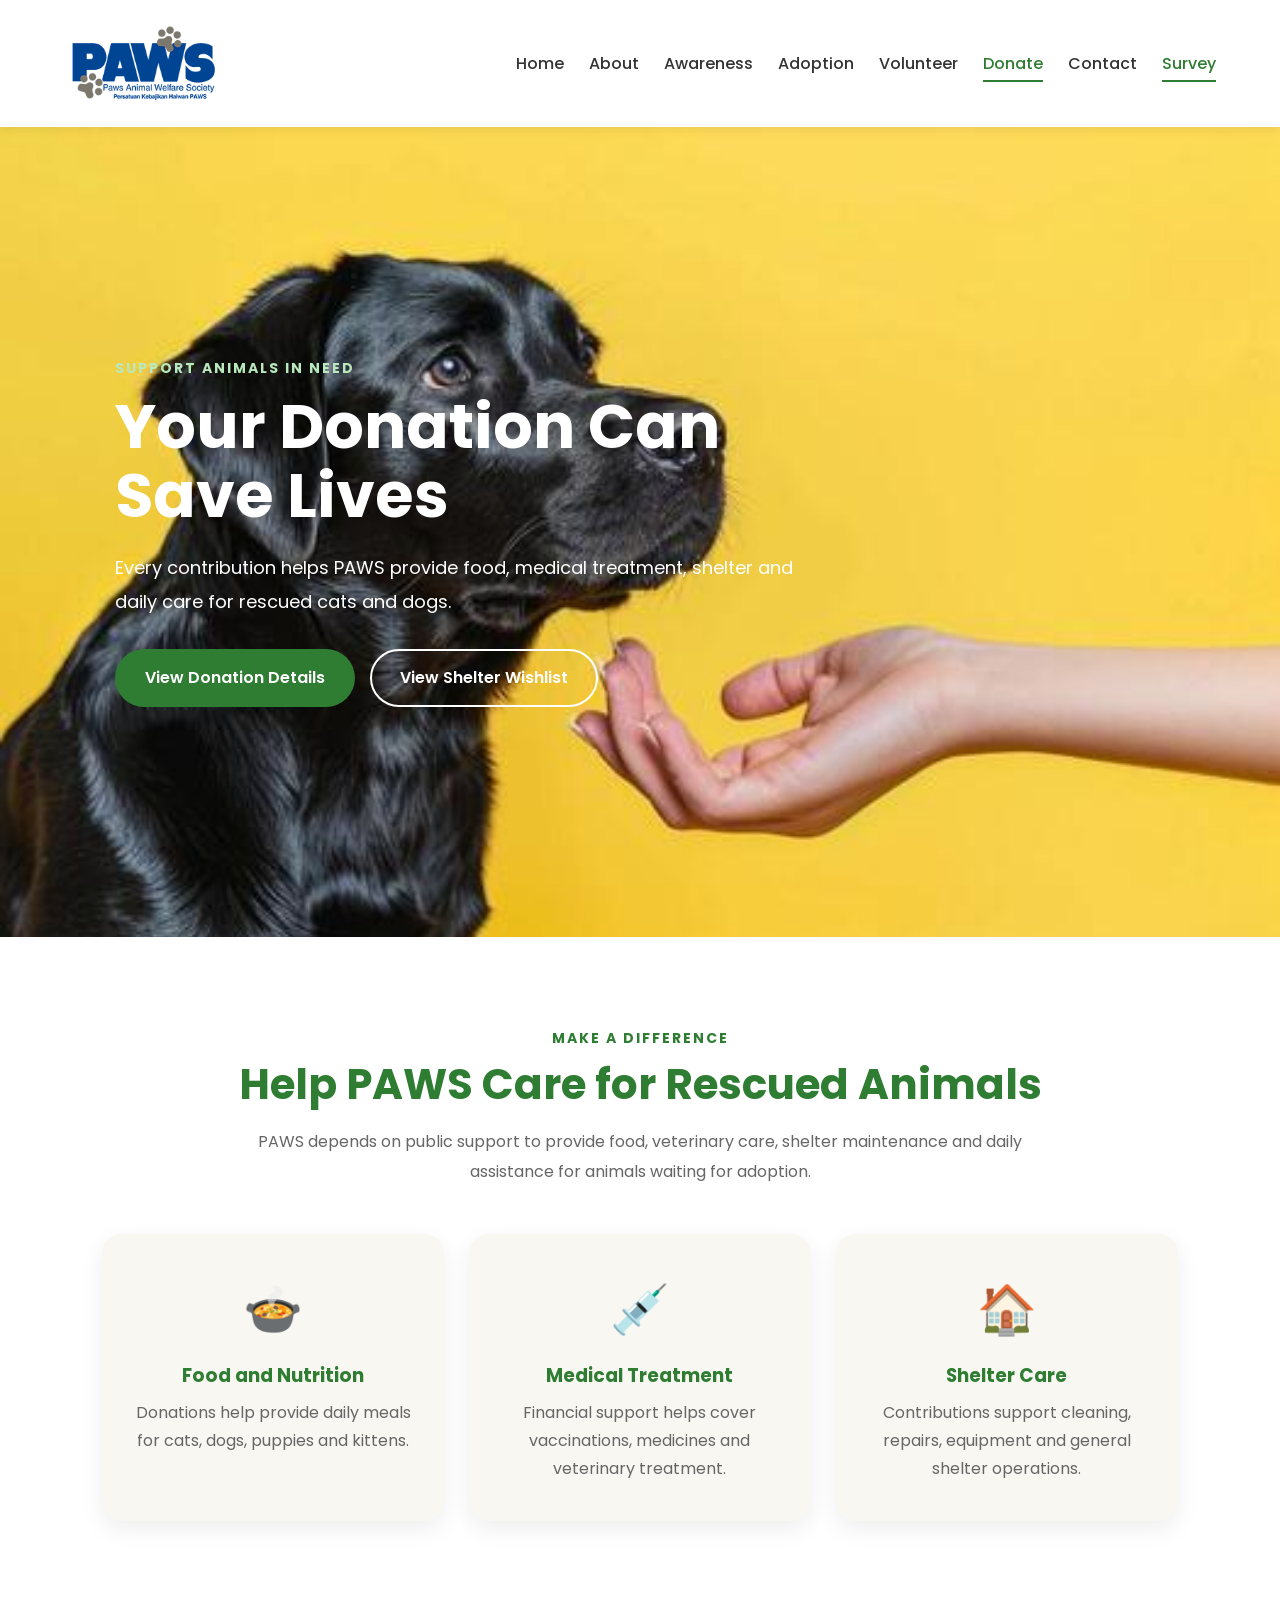
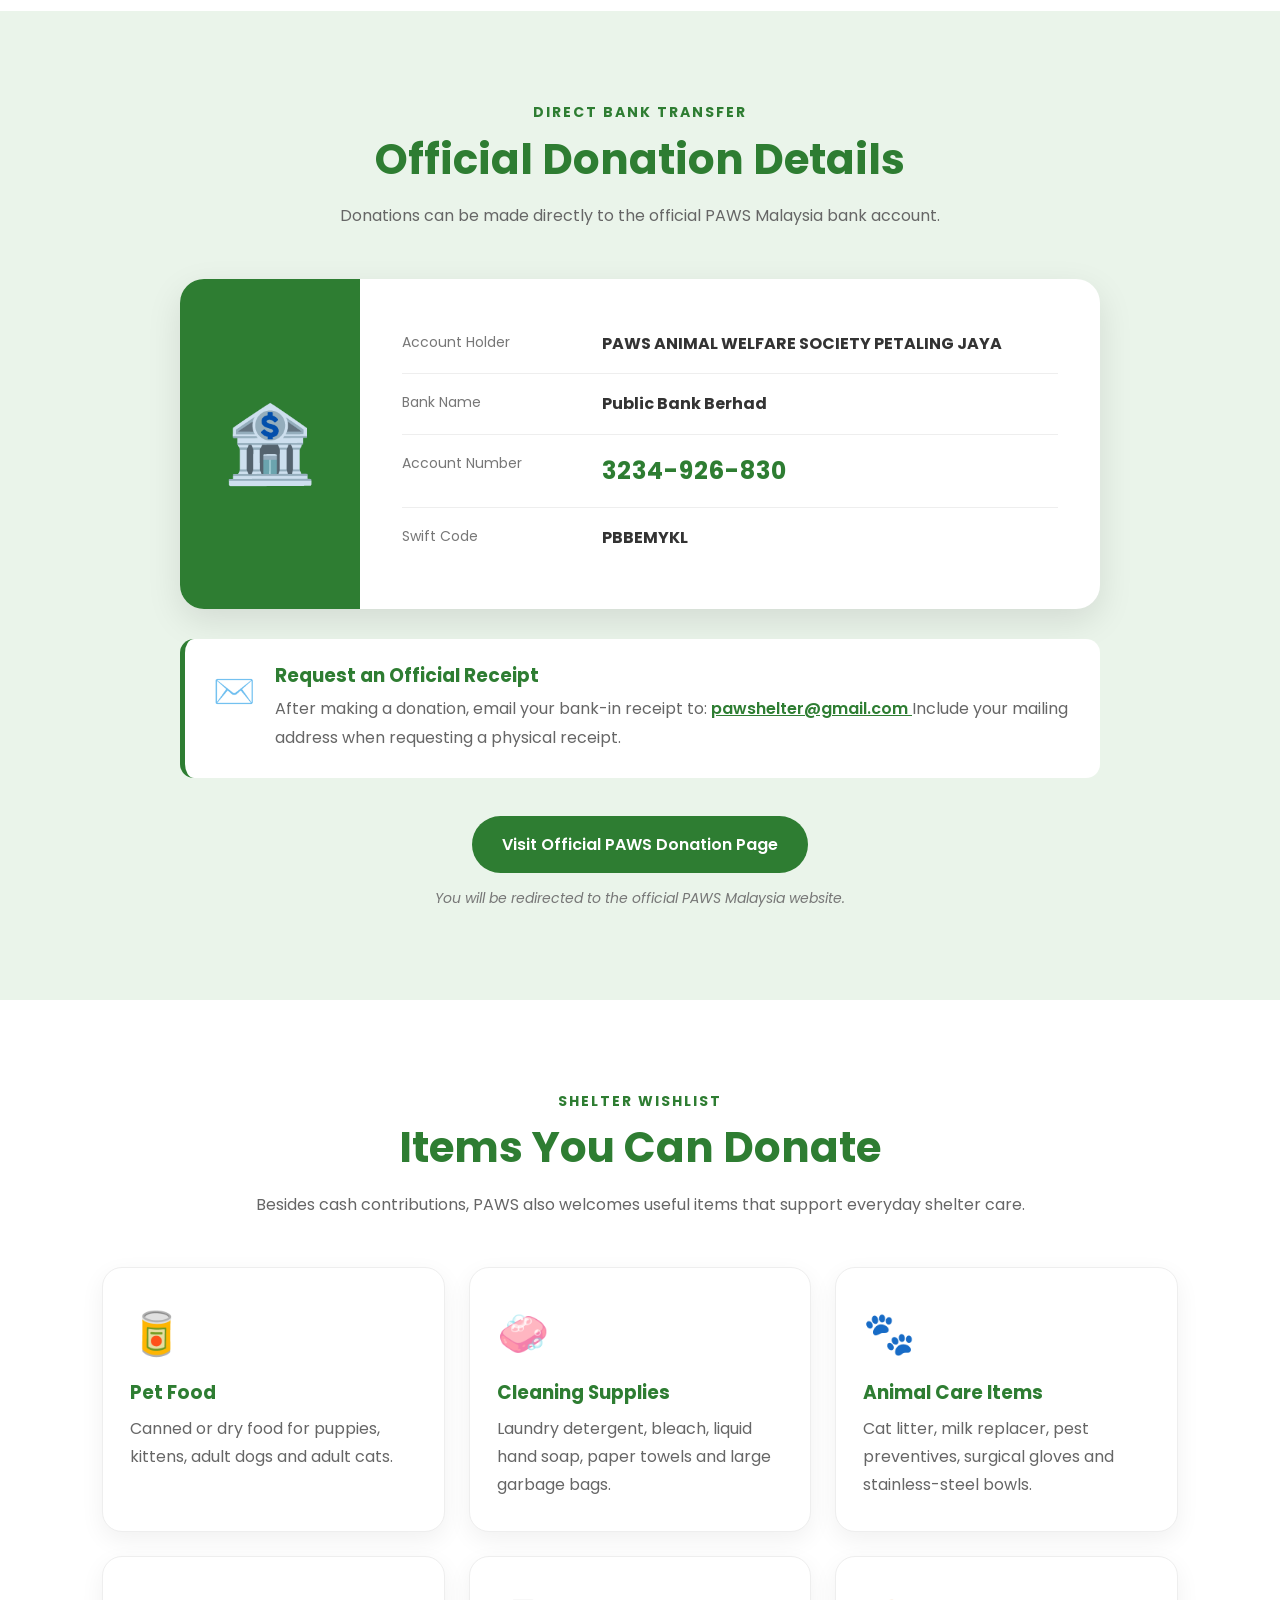
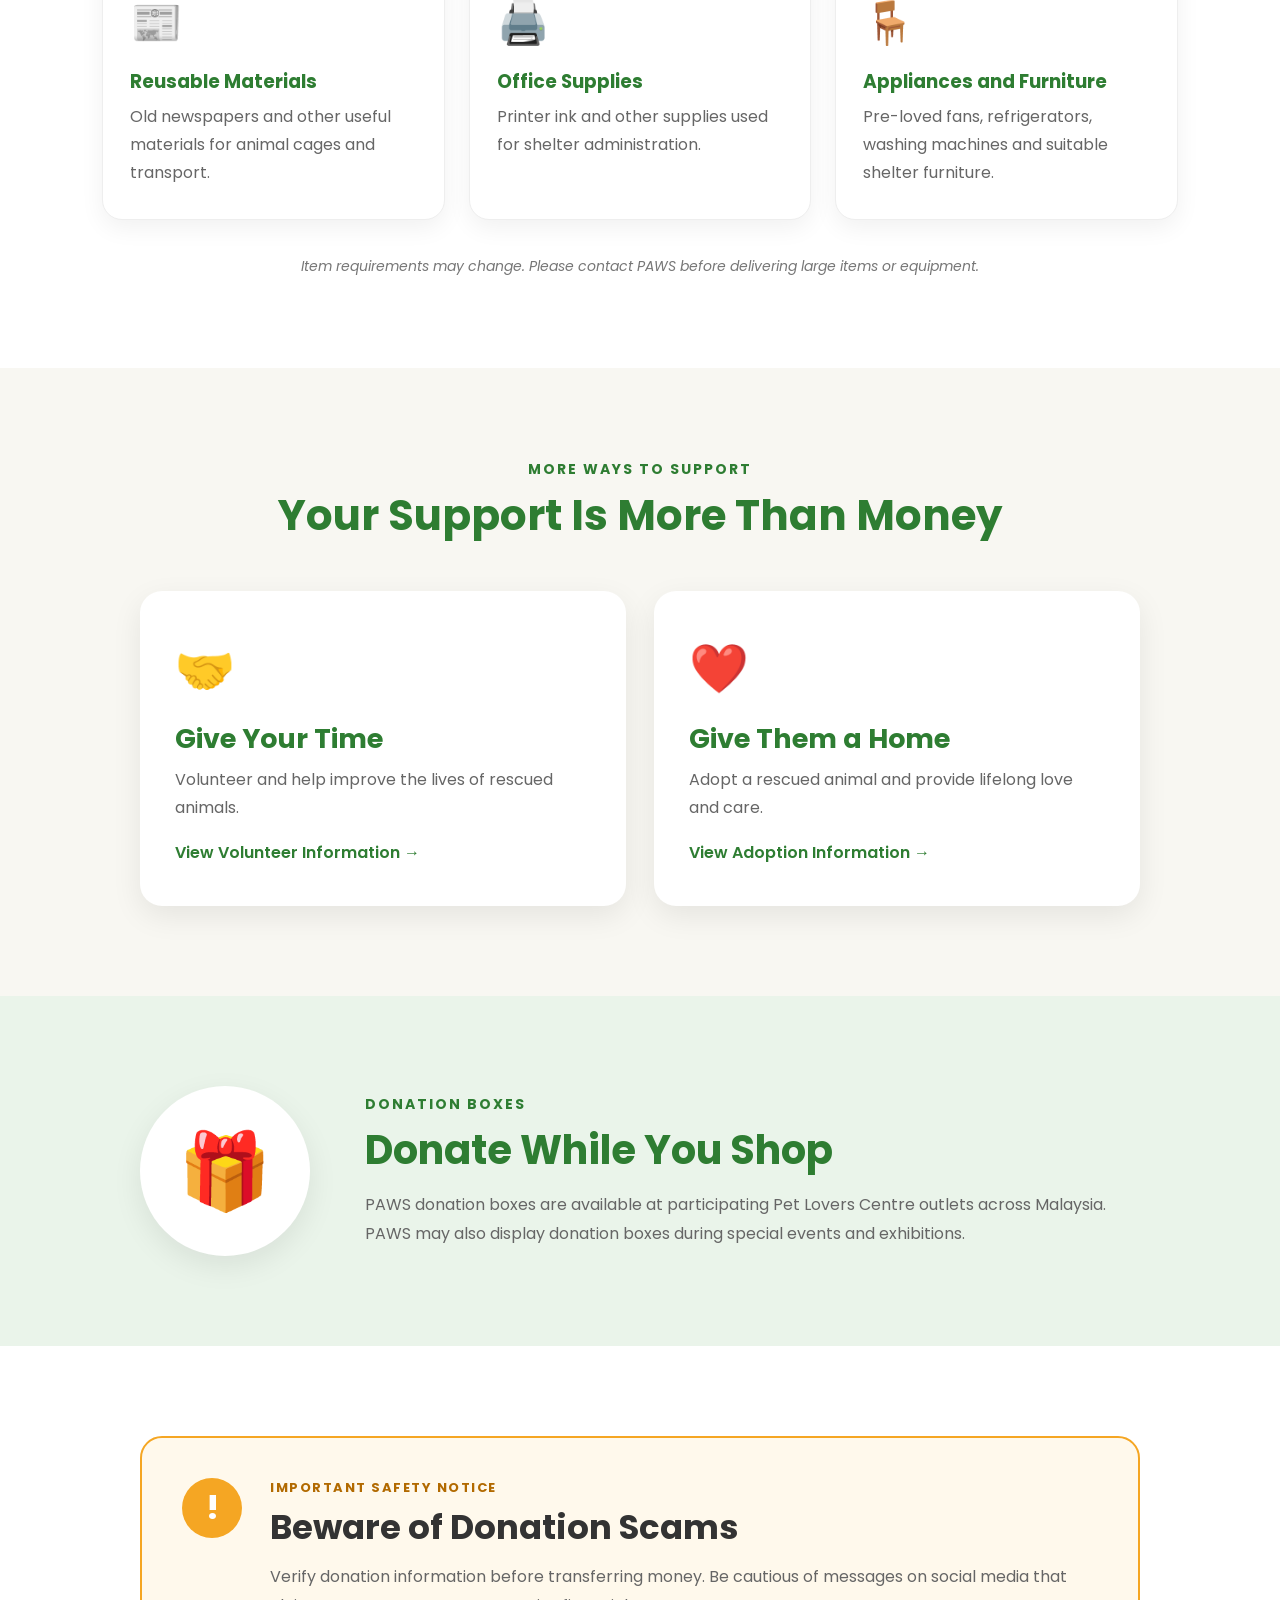
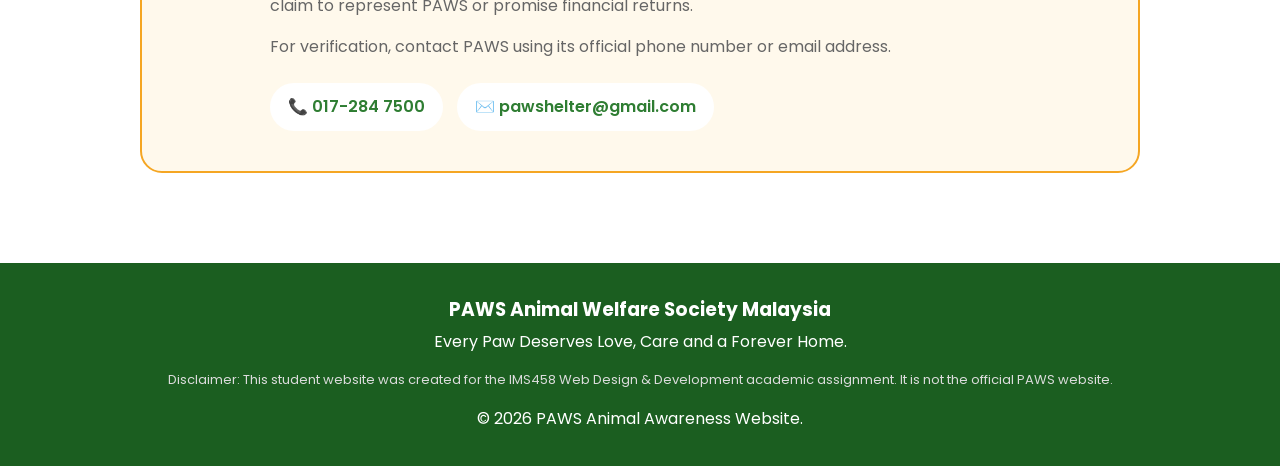
==== commit 5a6cf0f0: "Update donate.html" ====
--- a/donate.html
+++ b/donate.html
@@ -66,7 +66,7 @@
                 </li>
 
                 <li>
-                    <a href="aboutme.html">About Me</a>
+                   <a href="survey.html" class="active">Survey</a>
                 </li>
 
             </ul>
@@ -624,4 +624,4 @@
 
 </body>
 
-</html>+</html>
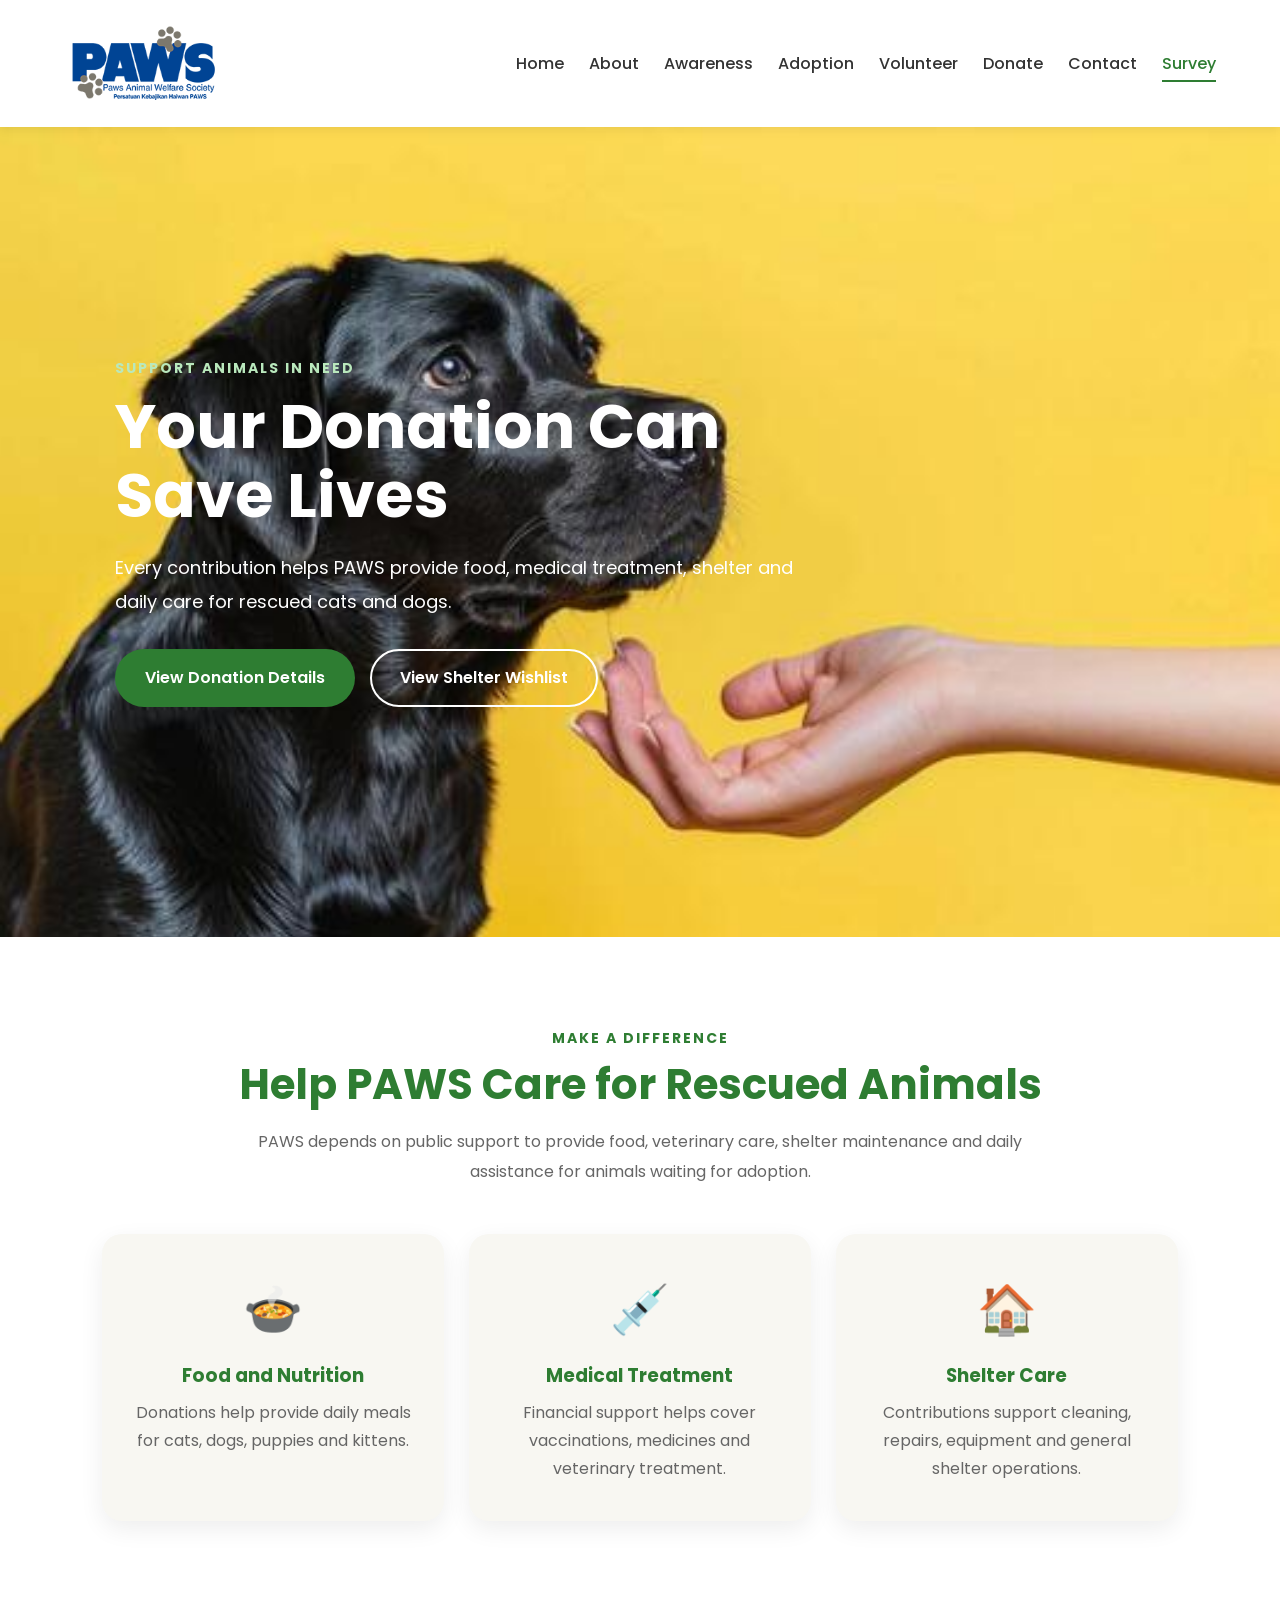
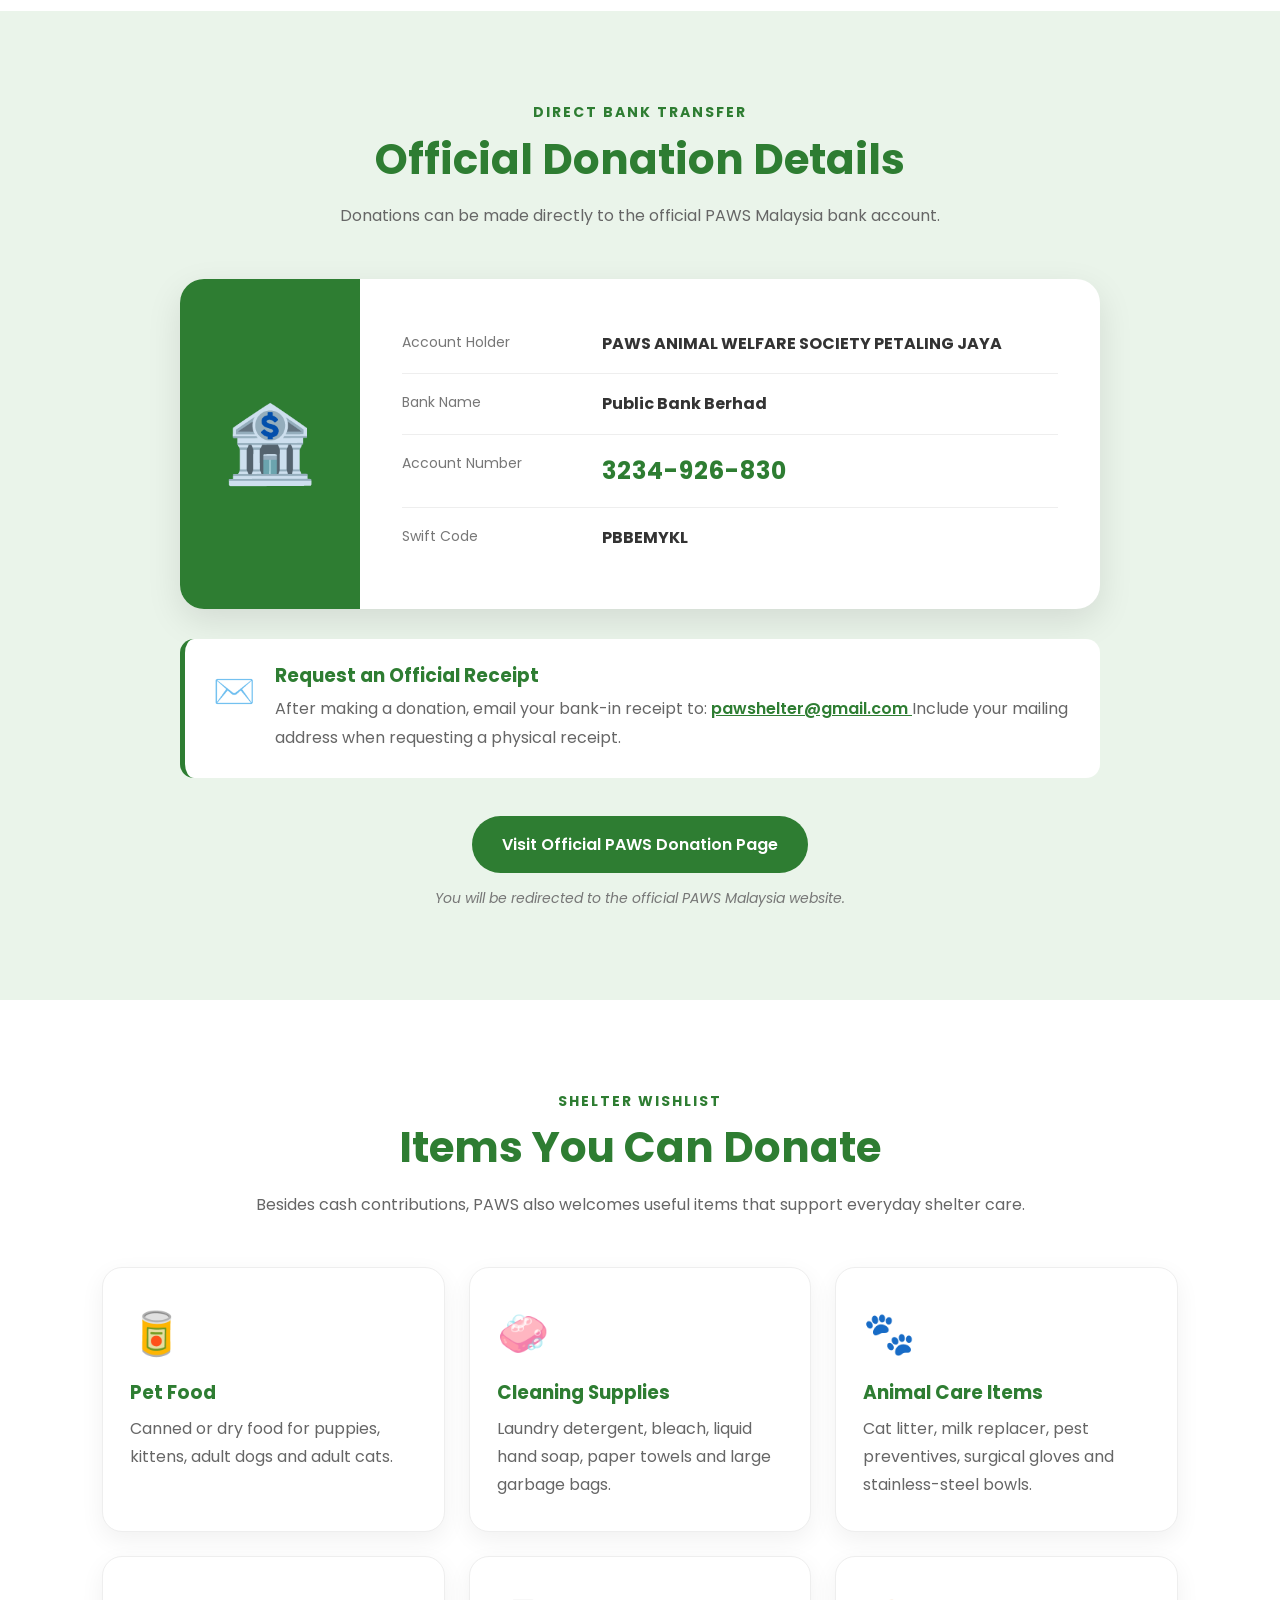
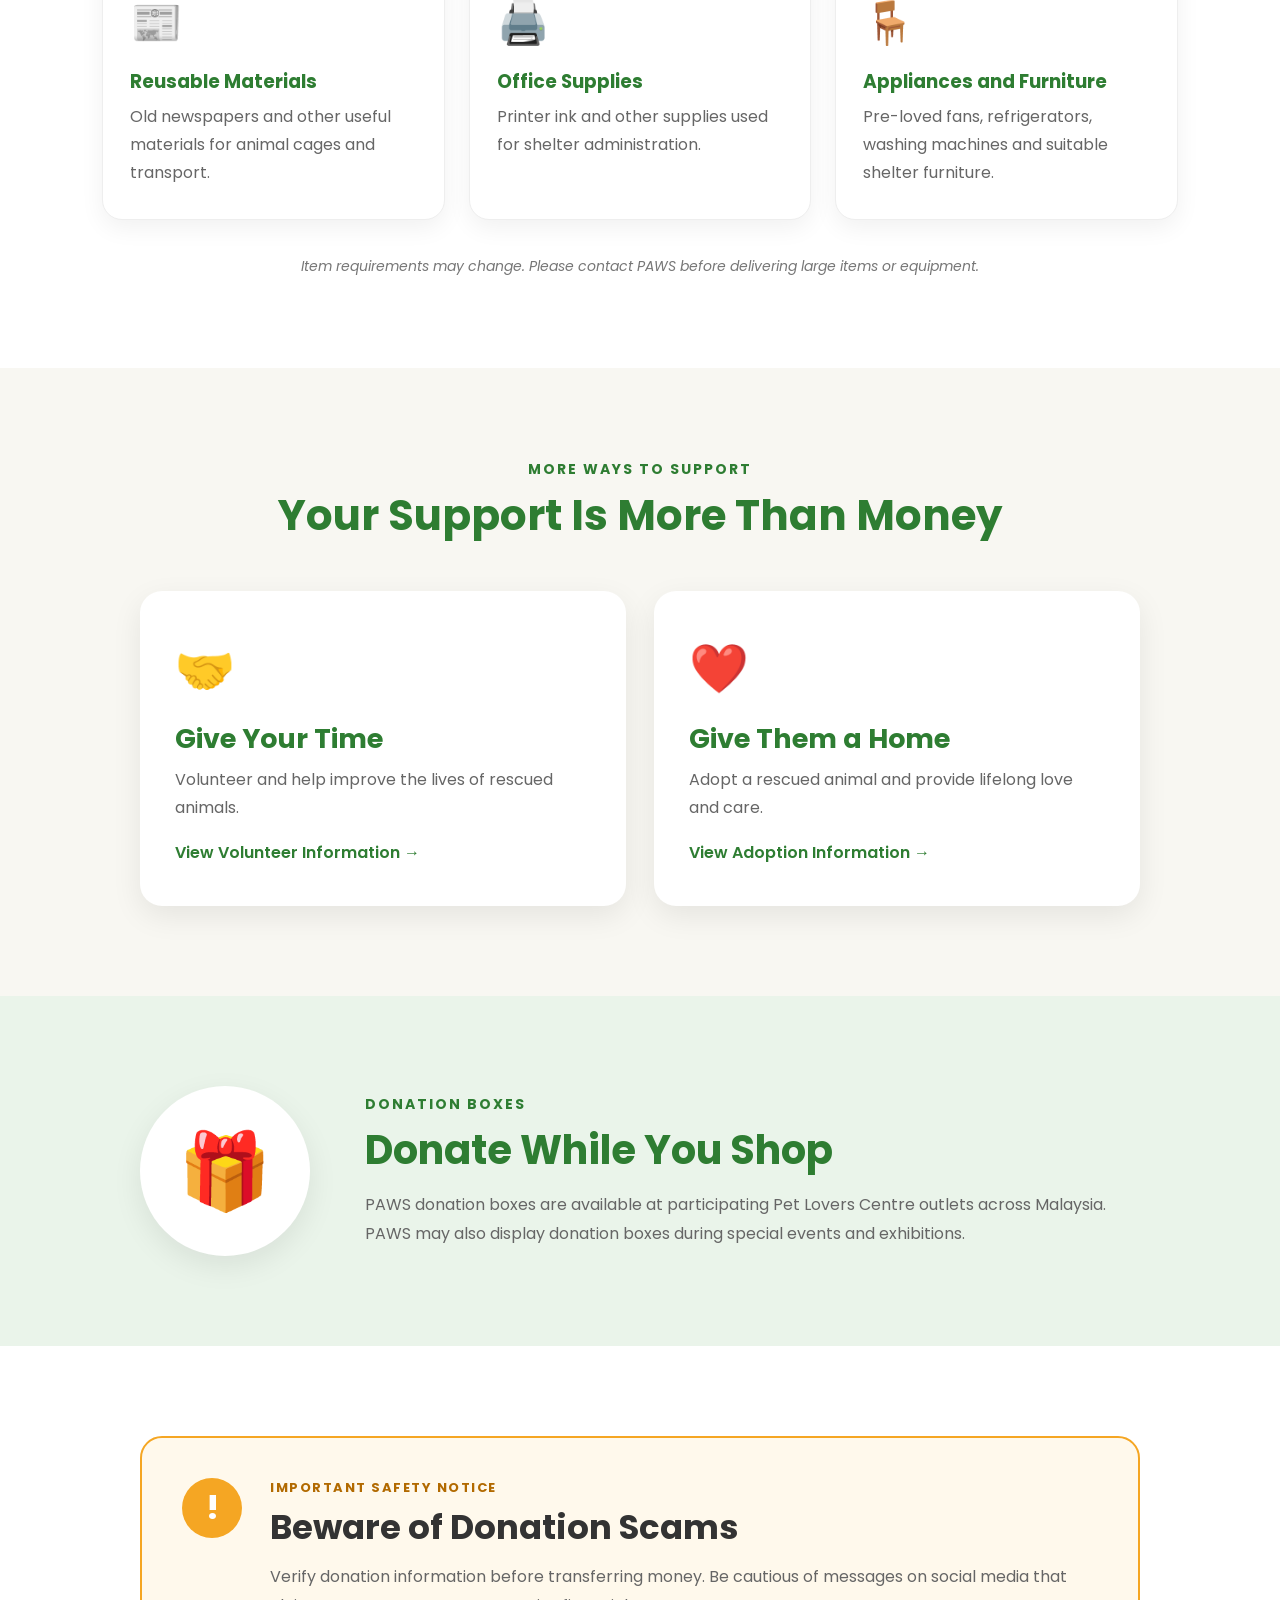
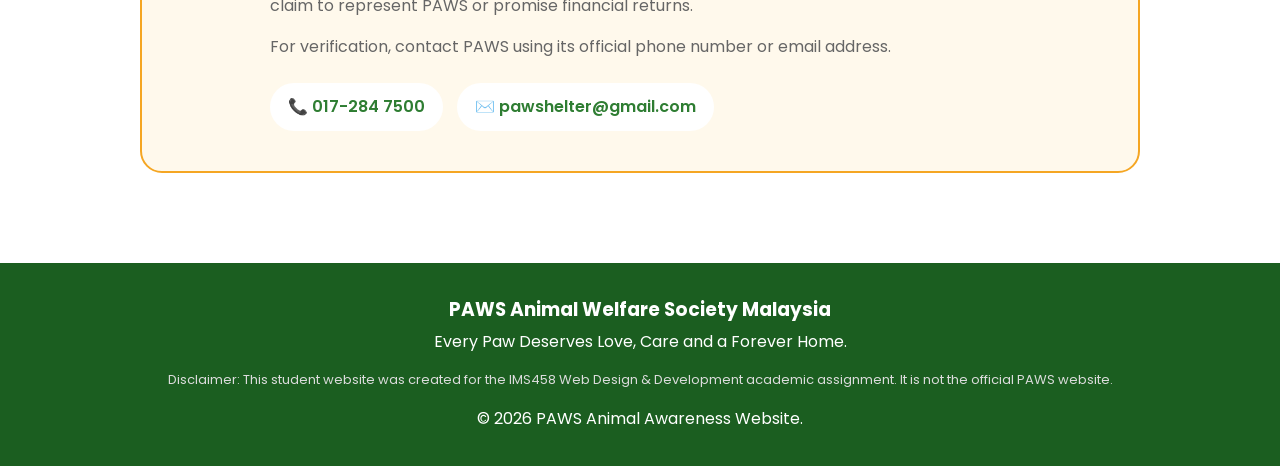
==== commit 8152b03f: "Update donate.html" ====
--- a/donate.html
+++ b/donate.html
@@ -55,10 +55,7 @@
                 </li>
 
                 <li>
-                    <a href="donate.html"
-                       class="active">
-                        Donate
-                    </a>
+                    <a href="donate.html">Donate</a>
                 </li>
 
                 <li>
